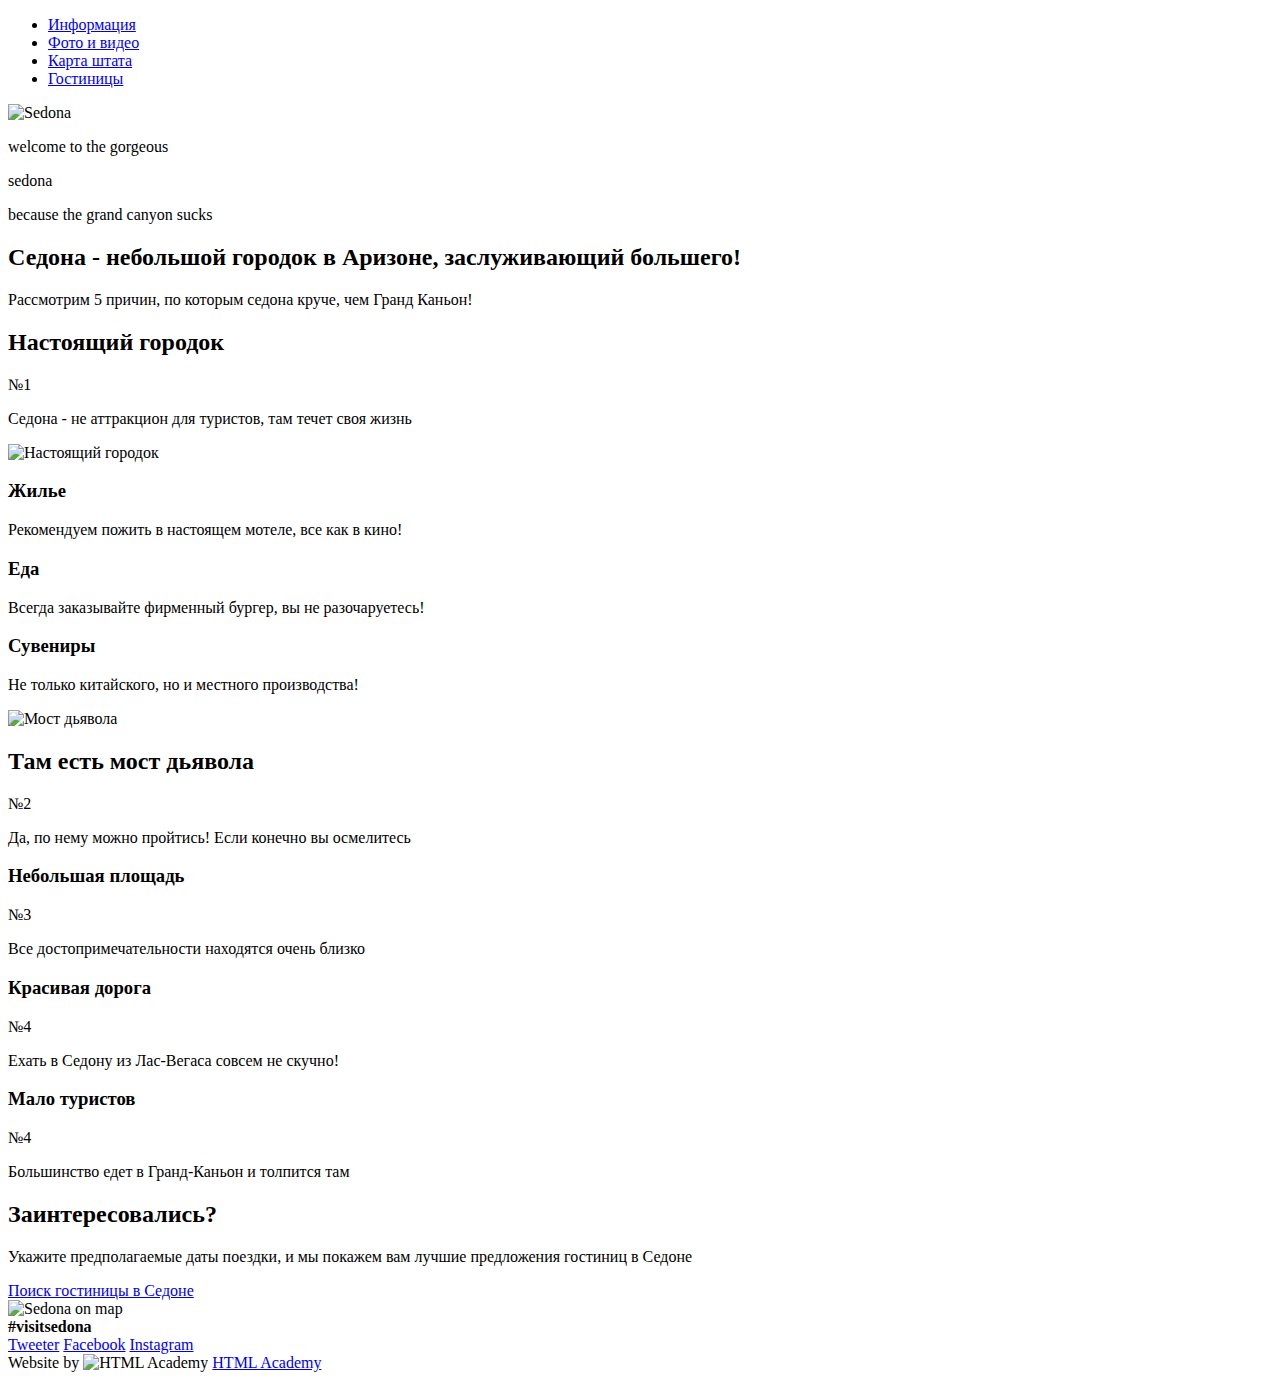
==== index.html @ 3060b01f "First Edition of HTML" ====
<!DOCTYPE html>
<html lang="ru">
  <head>
    <meta charset="utf-8">
    <title>Седона - Because the Grand Canyon Sucks!</title>
  </head>
  <body>
  		<header class="main-header">
      		<div class="container">
        		<nav class="main-navigation">
        			<ul>
        				<li>
        					<a href="#">Информация</a>
        				</li>
        				<li>
        					<a href="#">Фото и видео</a>
        				</li>
        				<li>
        					<a href="#">Карта штата</a>
        				</li>
        				<li>
        					<a href="#">Гостиницы</a>
        				</li>
        			</ul>
        		</nav>
     		</div>
     		<div class="logo">
     			<img src="/assets/logo.png" width="100" height="100" alt="Sedona">
     		</div>
   		</header>
   		<main class="container">
   			<div class=slider>
   				<div class="slider-slogan">
   					<p>welcome to the gorgeous</p>
   					<p>sedona</p>
   					<p>because the grand canyon sucks</p>
   				</div>
   			</div>
   			<div class="5reasons-sedona">
   				<div class="5reasons-headline">
   					<h2>Седона - небольшой городок в Аризоне, заслуживающий большего!</h2>
   					<p>Рассмотрим 5 причин, по которым седона круче, чем Гранд Каньон!</p>
   				</div>
   				<div class="main-reason">
   					<div class="main-reason-description">
   						<h2>Настоящий городок</h2>
   						<span class="reason-number">№1</span>
   						<p>Седона - не аттракцион для туристов, там течет своя жизнь</p>
   					</div>
   					<div class="main-reason-image">
   						<img src="/assets/real-town.png" width="500" height="300" alt="Настоящий городок">
   					</div>
   				</div>
   				<div class="main-reason-benefits">
   					<div class="benefit">
   						<h3>Жилье</h3>
   						<p class="benefit">Рекомендуем пожить в настоящем мотеле, все как в кино!</p>
   					</div>
   					<div class="benefit">
   						<h3>Еда</h3>
   						<p class="benefit">Всегда заказывайте фирменный бургер, вы не разочаруетесь!</p>
   					</div>
   					<div class="benefit">
   						<h3>Сувениры</h3>
   						<p class="benefit">Не только китайского, но и местного производства!</p>
   					</div>
   				</div>
   				<div class="main-reason">
   					<div class="main-reason-image">
   						<img src="/assets/real-town.png" width="500" height="300" alt="Мост дьявола">
   					</div>
   					<div class="main-reason-description">
   						<h2>Там есть мост дьявола</h2>
   						<span class="reason-number">№2</span>
   						<p>Да, по нему можно пройтись! Если конечно вы осмелитесь</p>
   					</div>
   				</div>
   				<section class="other-reasons">
   				<div class="other-reasons">
   					<div class="other-reason-description">
   						<h3>Небольшая площадь</h3>
   						<span class="reason-number">№3</span>
   						<p>Все достопримечательности находятся очень близко</p>
   					</div>
   				</div>
   				<div class="other-reasons">
   					<div class="other-reason-description">
   						<h3>Красивая дорога</h3>
   						<span class="reason-number">№4</span>
   						<p>Ехать в Седону из Лас-Вегаса совсем не скучно!</p>
   					</div>
   				</div>
   				<div class="other-reasons">
   					<div class="other-reason-description">
   						<h3>Мало туристов</h3>
   						<span class="reason-number">№4</span>
   						<p>Большинство едет в Гранд-Каньон и толпится там</p>
   					</div>
   				</div>
   				</section>
   			</div>
   			<div class="hotel-search-block">
   				<h2>Заинтересовались?</h2>
   				<p>Укажите предполагаемые даты поездки, и мы покажем вам лучшие предложения гостиниц в Седоне</p>
   				<div class="hotel-search-btn"><a href="#">Поиск гостиницы в Седоне</a></div>
   			</div>
   			<div class="google-map">
   				<img src="/assets/google-map.png" width="1200" height="500" alt="Sedona on map">
   			</div>
   		</main>
   		<footer class="main-footer">
     		<div class="container">
     			<section class="footer-hashtag">
          			<b class="hashtag">#visitsedona</b>
        		</section>
        		<section class="footer-social">
          			<a class="social-btn social-btn-tweeter" href="#">Tweeter</a>
          			<a class="social-btn social-btn-fb" href="#">Facebook</a>
          			<a class="social-btn social-btn-youtube" href="#">Instagram</a>
        		</section>
        		<section class="footer-copyright">
          			<span>Website by</span>
          			<img src="/assets/htmlacademy-logo.png" width="50" height="50" alt="HTML Academy">
          			<a class="btn" href="https://htmlacademy.ru">HTML Academy</a>
        		</section>
      		</div>
    	</footer>

  </body>
</html>
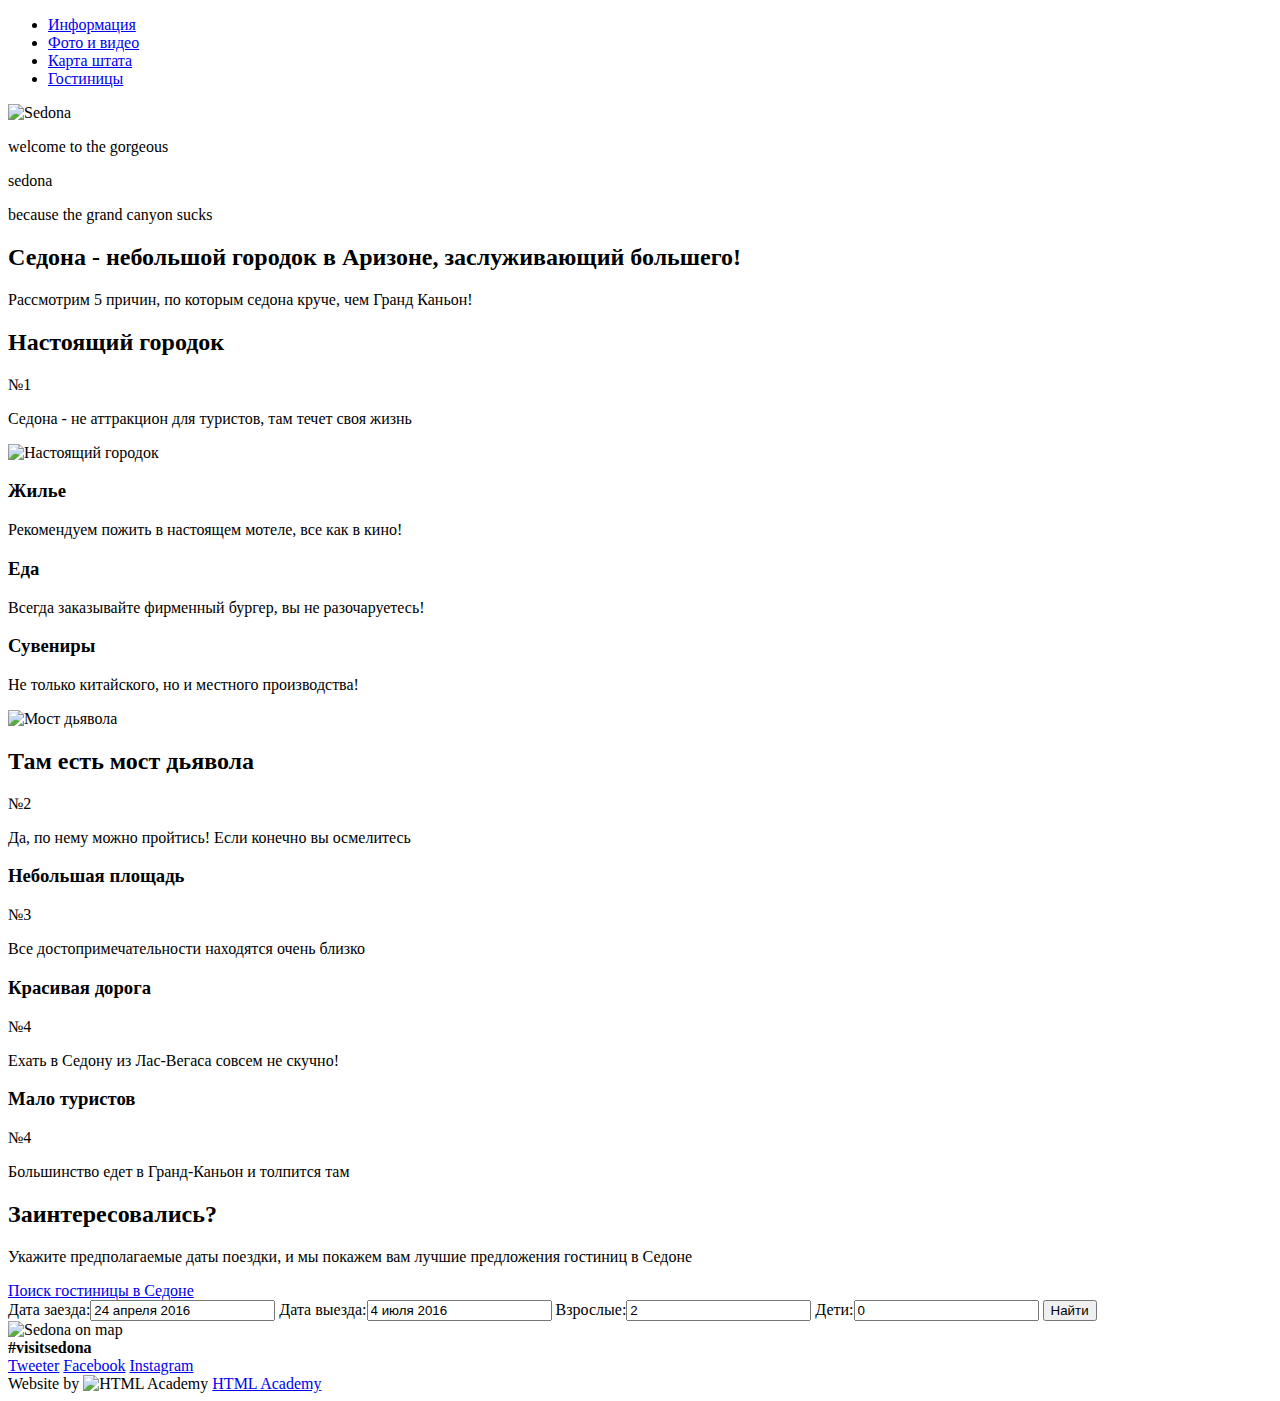
==== commit 6ca30e3b: "Hotel Search Form Added" ====
--- a/index.html
+++ b/index.html
@@ -103,6 +103,13 @@
    				<h2>Заинтересовались?</h2>
    				<p>Укажите предполагаемые даты поездки, и мы покажем вам лучшие предложения гостиниц в Седоне</p>
    				<div class="hotel-search-btn"><a href="#">Поиск гостиницы в Седоне</a></div>
+          <form action="#" method="get">
+            <label>Дата заезда:<input type="text" name="start-date" value="24 апреля 2016"></label>
+            <label>Дата выезда:<input type="text" name="end-date" value="4 июля 2016"></label>
+            <label>Взрослые:<input type="number" name="adults" value="2"></label>
+            <label>Дети:<input type="number" name="kids" value="0"></label>
+            <input type="submit" name="search-hotel" value="Найти">
+          </form>
    			</div>
    			<div class="google-map">
    				<img src="/assets/google-map.png" width="1200" height="500" alt="Sedona on map">
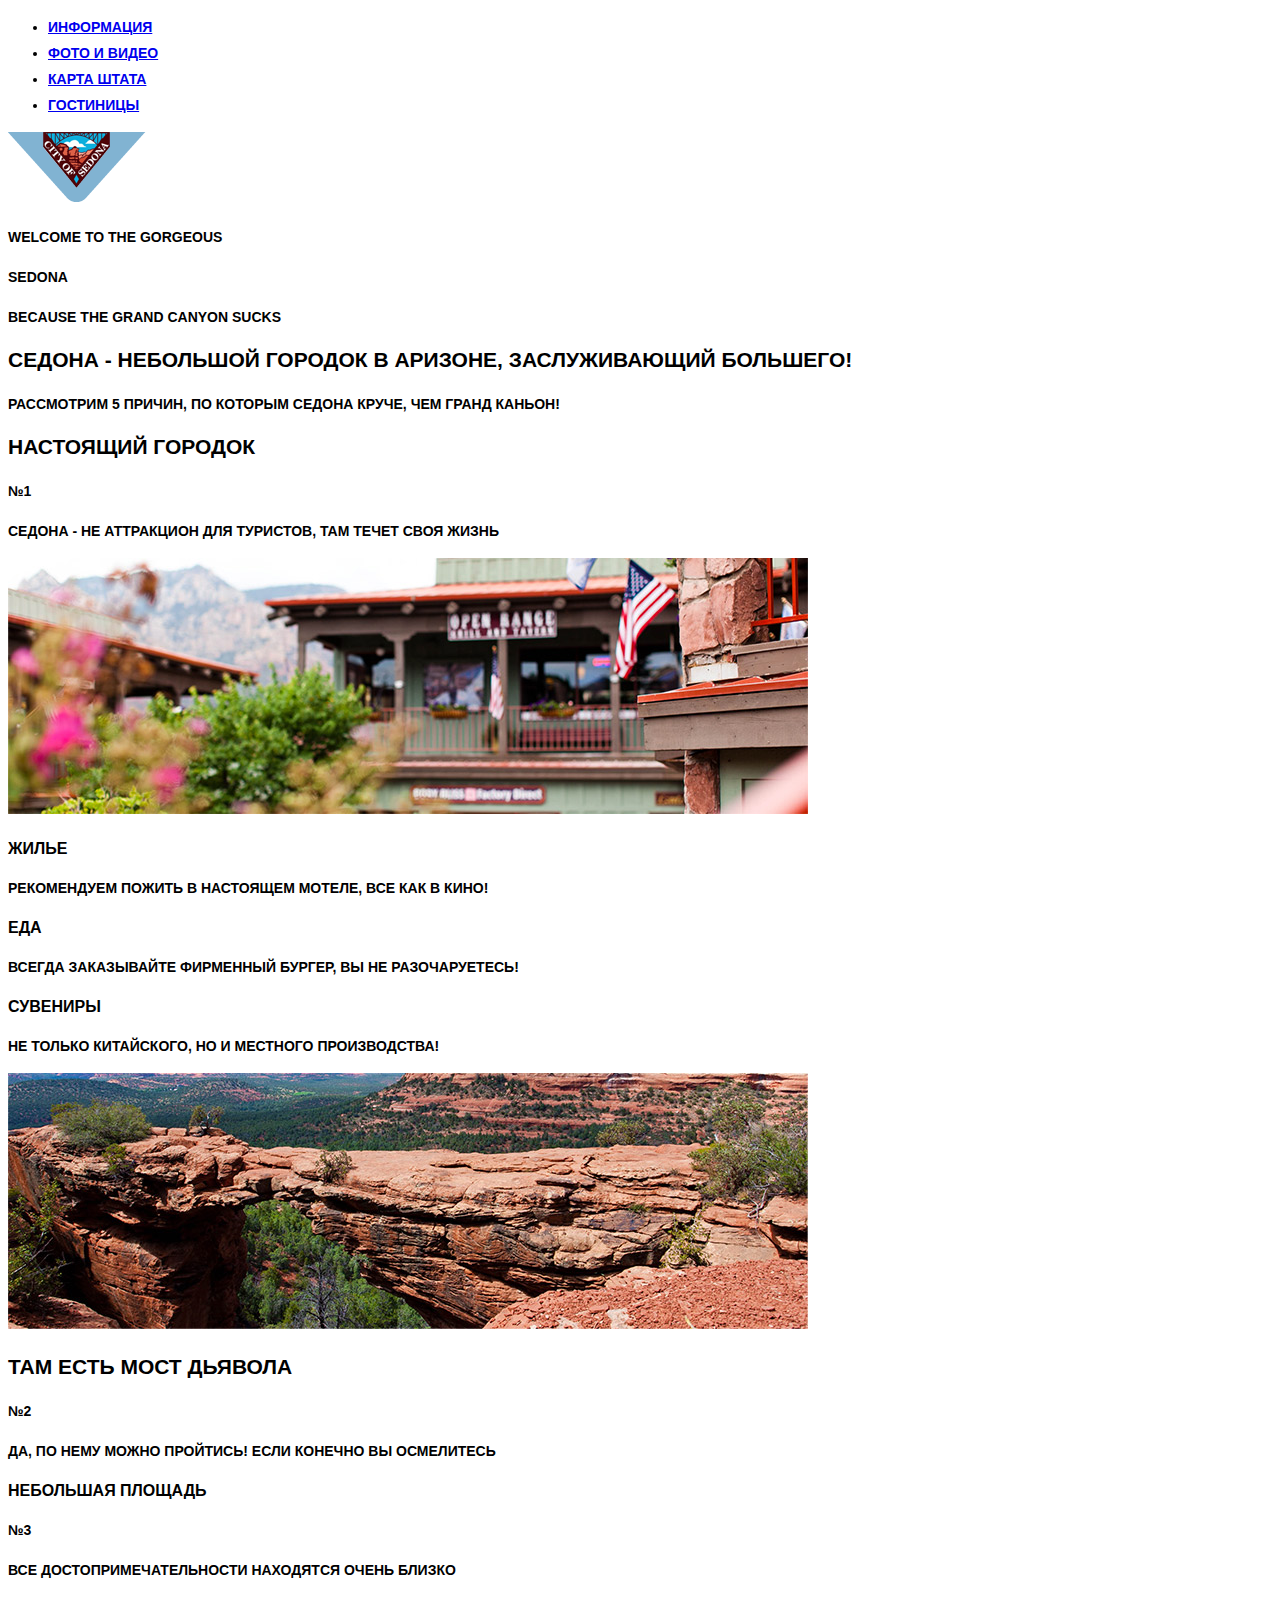
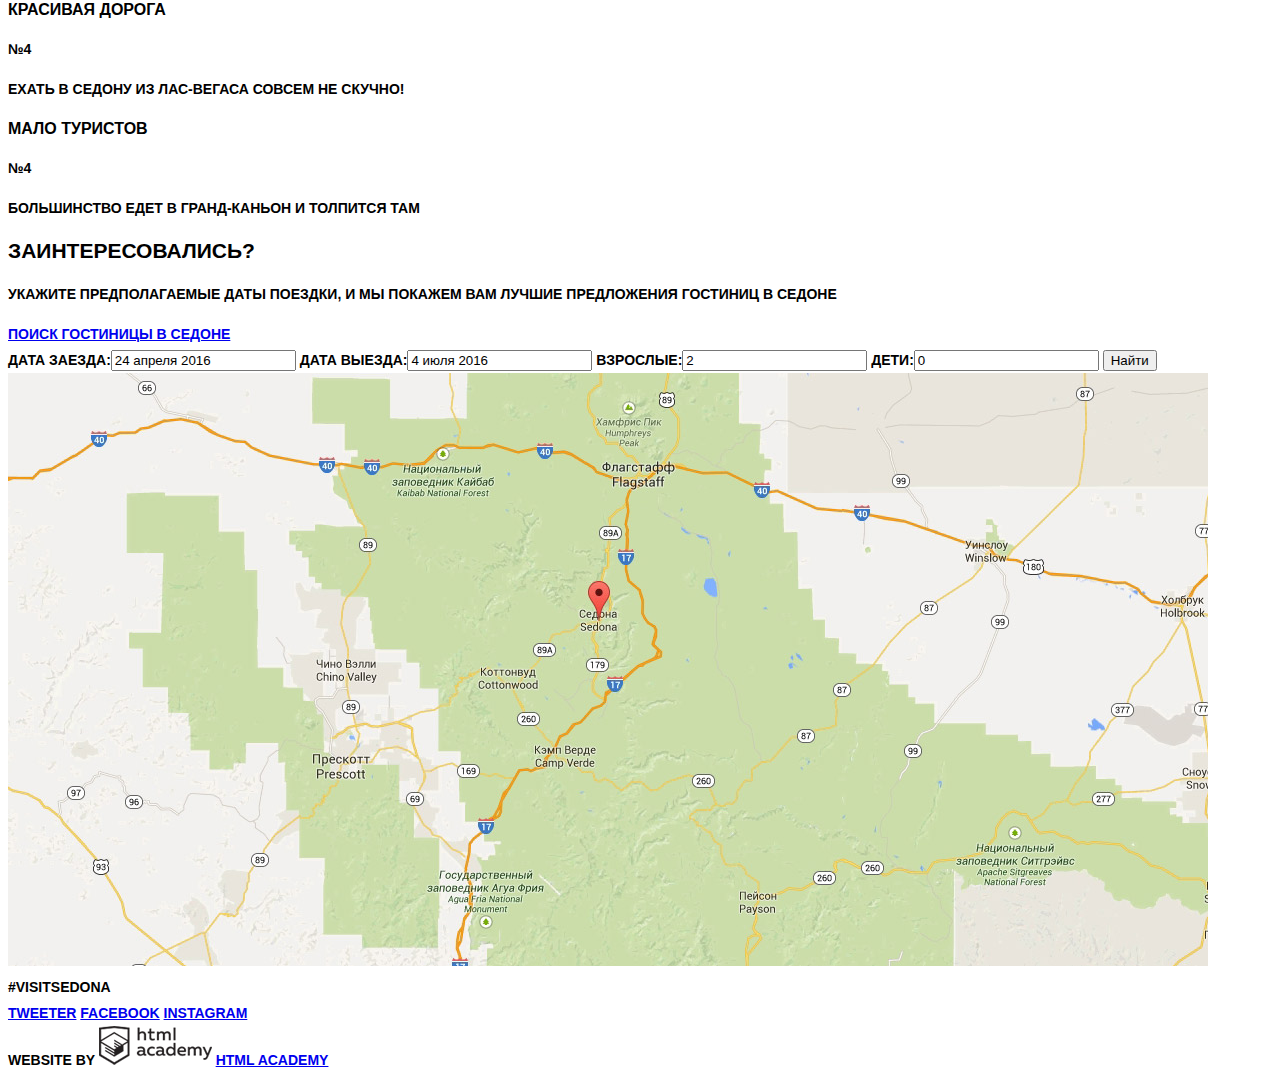
==== commit dd0c35fb: "htmlcss/15/tasks/20" ====
--- a/index.html
+++ b/index.html
@@ -2,6 +2,7 @@
 <html lang="ru">
   <head>
     <meta charset="utf-8">
+    <link href="css/style.css" rel="stylesheet">
     <title>Седона - Because the Grand Canyon Sucks!</title>
   </head>
   <body>
@@ -25,7 +26,7 @@
         		</nav>
      		</div>
      		<div class="logo">
-     			<img src="/assets/logo.png" width="100" height="100" alt="Sedona">
+     			<img src="img/index-logo.png" width="138" height="70" alt="Sedona">
      		</div>
    		</header>
    		<main class="container">
@@ -48,7 +49,7 @@
    						<p>Седона - не аттракцион для туристов, там течет своя жизнь</p>
    					</div>
    					<div class="main-reason-image">
-   						<img src="/assets/real-town.png" width="500" height="300" alt="Настоящий городок">
+   						<img src="img/real-town.jpg" width="800" height="256" alt="Настоящий городок">
    					</div>
    				</div>
    				<div class="main-reason-benefits">
@@ -67,7 +68,7 @@
    				</div>
    				<div class="main-reason">
    					<div class="main-reason-image">
-   						<img src="/assets/real-town.png" width="500" height="300" alt="Мост дьявола">
+   						<img src="img/poco-diablo.jpg" width="800" height="256" alt="Мост дьявола">
    					</div>
    					<div class="main-reason-description">
    						<h2>Там есть мост дьявола</h2>
@@ -112,7 +113,7 @@
           </form>
    			</div>
    			<div class="google-map">
-   				<img src="/assets/google-map.png" width="1200" height="500" alt="Sedona on map">
+   				<img src="img/map.jpg" width="1200" height="593" alt="Sedona on map">
    			</div>
    		</main>
    		<footer class="main-footer">
@@ -127,7 +128,7 @@
         		</section>
         		<section class="footer-copyright">
           			<span>Website by</span>
-          			<img src="/assets/htmlacademy-logo.png" width="50" height="50" alt="HTML Academy">
+          			<img src="img/developer-logo.png" width="113" height="39" alt="HTML Academy">
           			<a class="btn" href="https://htmlacademy.ru">HTML Academy</a>
         		</section>
       		</div>
--- a/css/style.css
+++ b/css/style.css
@@ -0,0 +1,22 @@
+body	{
+	font-weight: 700;
+    font-size: 14px;
+    line-height: 26px;
+    font-family: "PT Sans Narrow", "Arial", sans-serif;
+    color: #000000;
+    text-transform: uppercase;
+}
+
+
+h2	{
+
+	font-size: 21px;
+    line-height: 26px;
+    color: #000000;
+}
+
+h3	{
+	font-size: 16px;
+    line-height: 21px;
+    color: #000000;
+}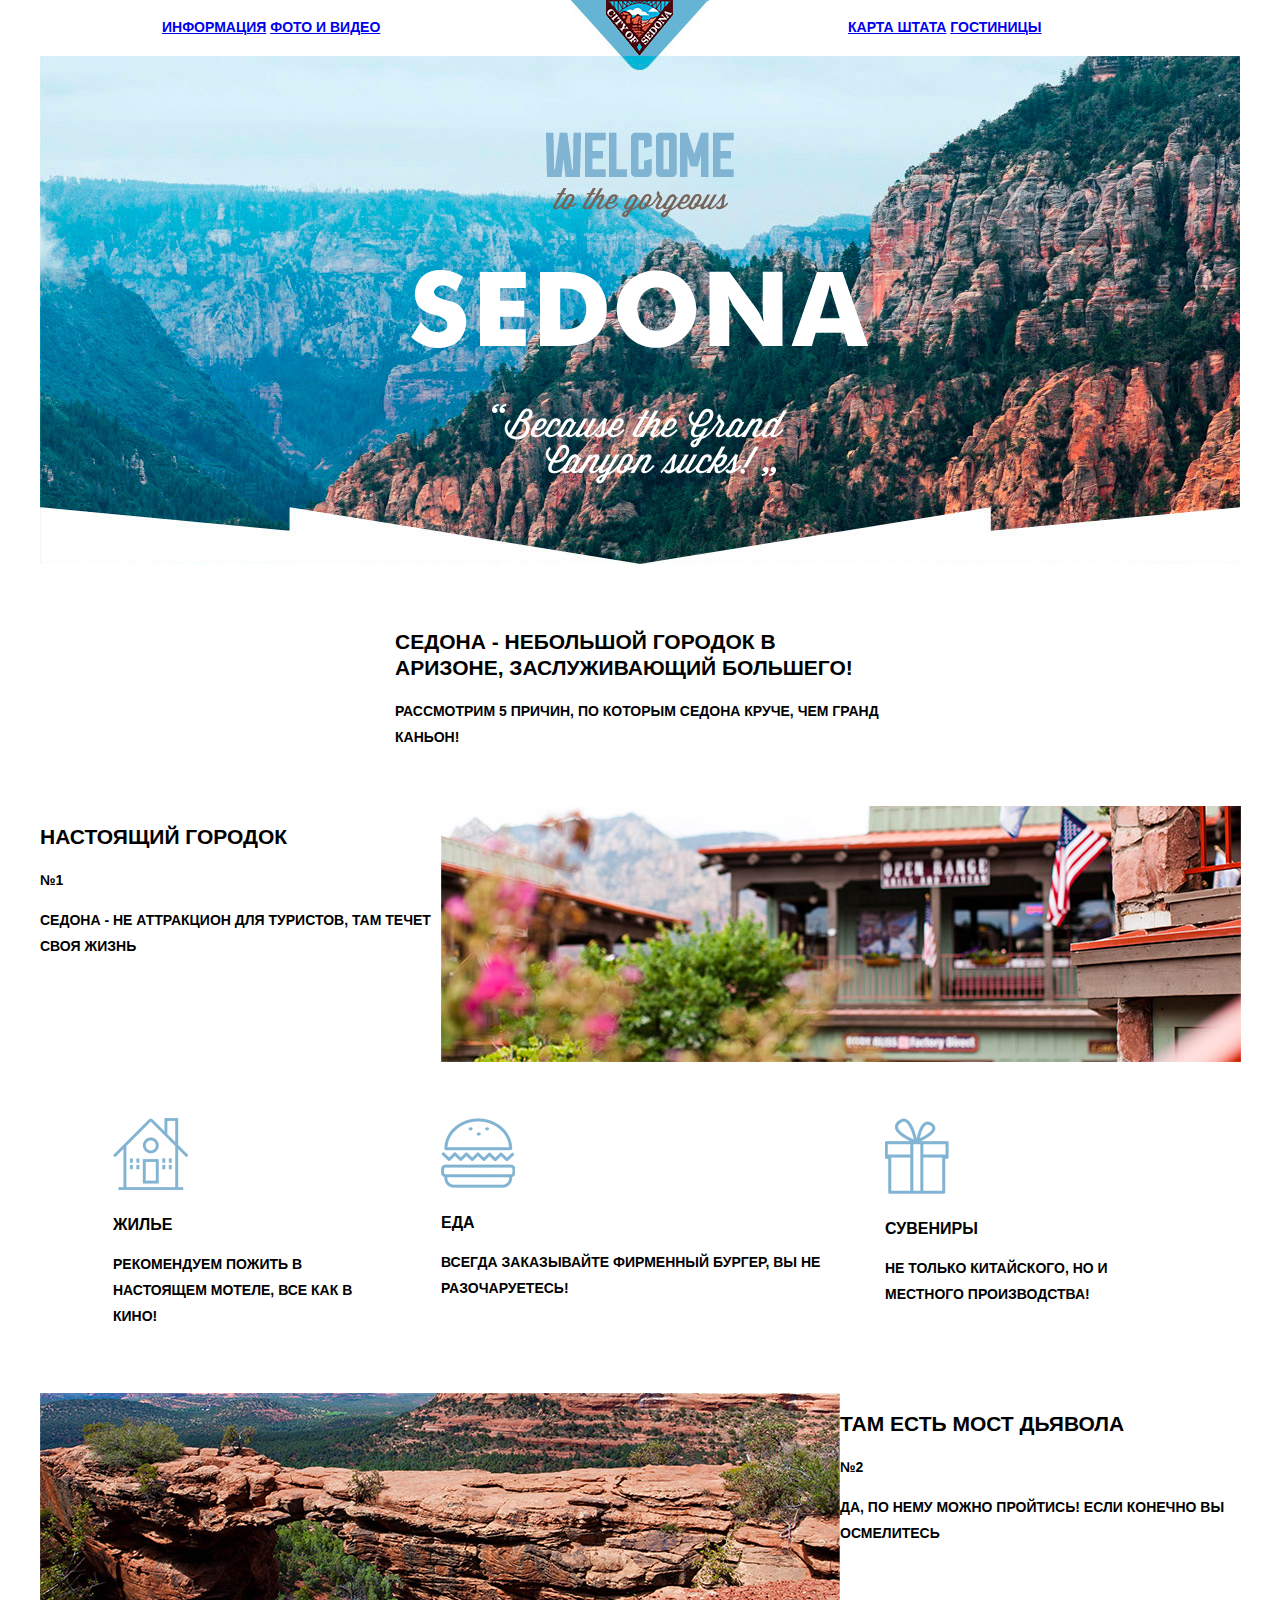
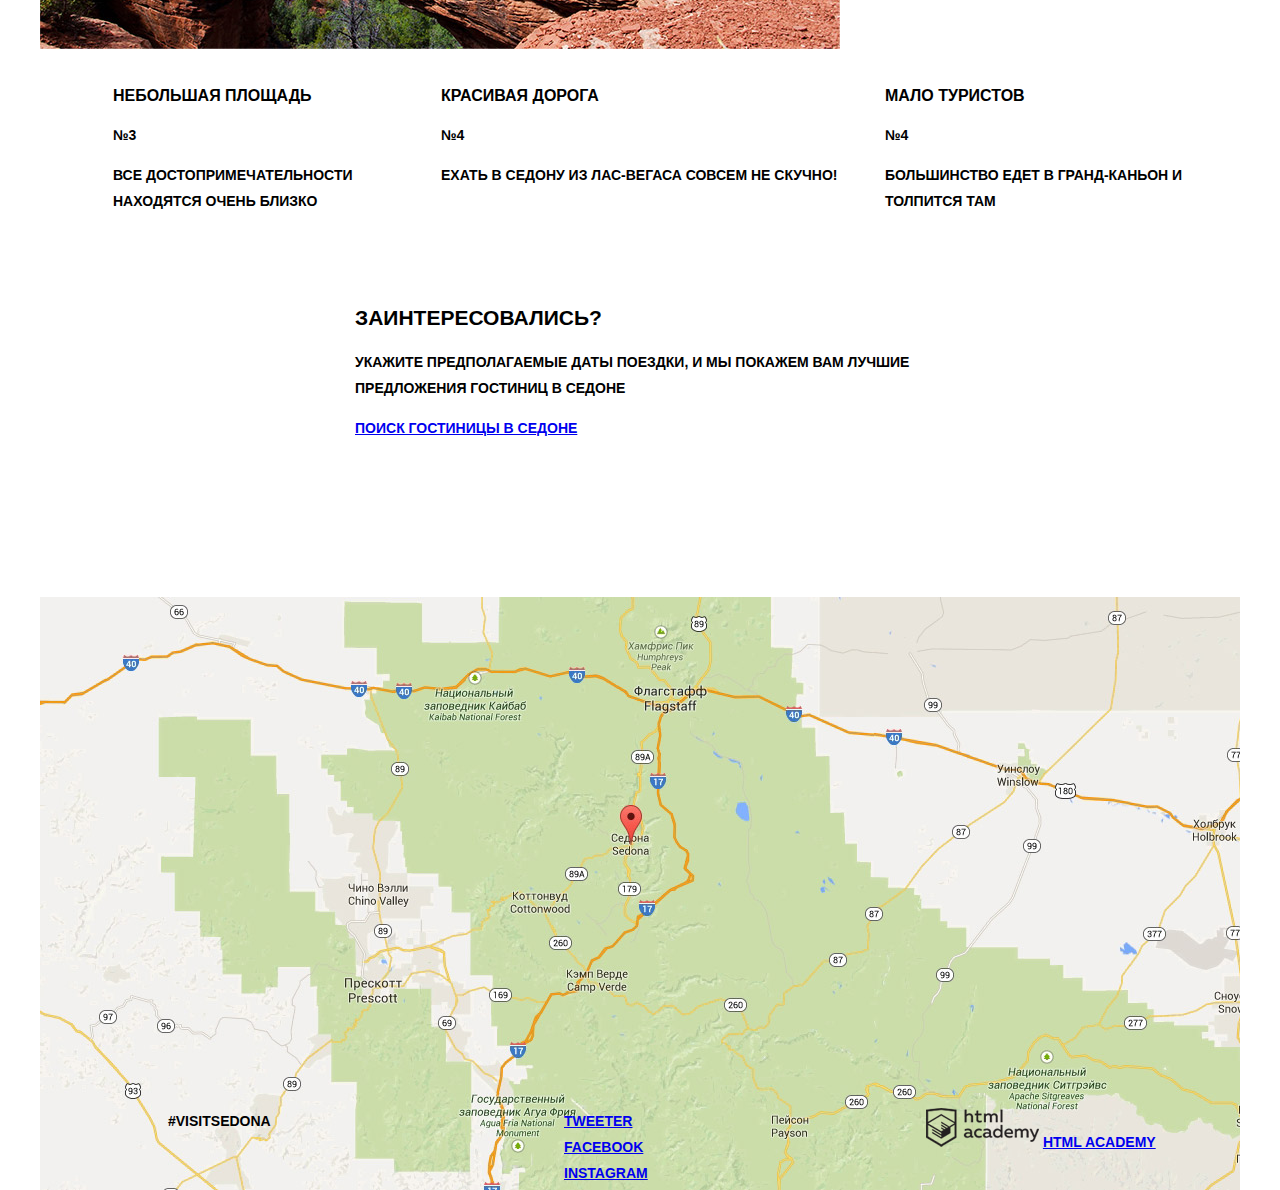
==== commit 6ba460fe: "Project Grid" ====
--- a/index.html
+++ b/index.html
@@ -6,133 +6,140 @@
     <title>Седона - Because the Grand Canyon Sucks!</title>
   </head>
   <body>
+    <div class="main-container">
   		<header class="main-header">
-      		<div class="container">
-        		<nav class="main-navigation">
+      		<div class="container clearfix">
+        		<nav class="main-navigation-left">
         			<ul>
-        				<li>
-        					<a href="#">Информация</a>
-        				</li>
-        				<li>
-        					<a href="#">Фото и видео</a>
-        				</li>
-        				<li>
-        					<a href="#">Карта штата</a>
-        				</li>
-        				<li>
-        					<a href="#">Гостиницы</a>
-        				</li>
-        			</ul>
+                <li>
+                  <a href="#">Информация</a>
+                </li>
+                <li>
+                  <a href="#">Фото и видео</a>
+                </li>
+              </ul>
         		</nav>
+
+            <div class="logo">
+          
+            </div>
+
+            <nav class="main-navigation-right">
+              <ul>
+                <li>
+                  <a href="#">Карта штата</a>
+                </li>
+                <li>
+                  <a href="#">Гостиницы</a>
+                </li>
+              </ul>
+            </nav>
      		</div>
-     		<div class="logo">
-     			<img src="img/index-logo.png" width="138" height="70" alt="Sedona">
-     		</div>
+     		
    		</header>
-   		<main class="container">
-   			<div class=slider>
-   				<div class="slider-slogan">
-   					<p>welcome to the gorgeous</p>
-   					<p>sedona</p>
-   					<p>because the grand canyon sucks</p>
-   				</div>
-   			</div>
-   			<div class="5reasons-sedona">
-   				<div class="5reasons-headline">
-   					<h2>Седона - небольшой городок в Аризоне, заслуживающий большего!</h2>
-   					<p>Рассмотрим 5 причин, по которым седона круче, чем Гранд Каньон!</p>
-   				</div>
-   				<div class="main-reason">
-   					<div class="main-reason-description">
-   						<h2>Настоящий городок</h2>
-   						<span class="reason-number">№1</span>
-   						<p>Седона - не аттракцион для туристов, там течет своя жизнь</p>
-   					</div>
-   					<div class="main-reason-image">
-   						<img src="img/real-town.jpg" width="800" height="256" alt="Настоящий городок">
-   					</div>
-   				</div>
-   				<div class="main-reason-benefits">
-   					<div class="benefit">
-   						<h3>Жилье</h3>
-   						<p class="benefit">Рекомендуем пожить в настоящем мотеле, все как в кино!</p>
-   					</div>
-   					<div class="benefit">
-   						<h3>Еда</h3>
-   						<p class="benefit">Всегда заказывайте фирменный бургер, вы не разочаруетесь!</p>
-   					</div>
-   					<div class="benefit">
-   						<h3>Сувениры</h3>
-   						<p class="benefit">Не только китайского, но и местного производства!</p>
-   					</div>
-   				</div>
-   				<div class="main-reason">
-   					<div class="main-reason-image">
-   						<img src="img/poco-diablo.jpg" width="800" height="256" alt="Мост дьявола">
-   					</div>
-   					<div class="main-reason-description">
-   						<h2>Там есть мост дьявола</h2>
-   						<span class="reason-number">№2</span>
-   						<p>Да, по нему можно пройтись! Если конечно вы осмелитесь</p>
-   					</div>
-   				</div>
-   				<section class="other-reasons">
-   				<div class="other-reasons">
-   					<div class="other-reason-description">
-   						<h3>Небольшая площадь</h3>
-   						<span class="reason-number">№3</span>
-   						<p>Все достопримечательности находятся очень близко</p>
-   					</div>
-   				</div>
-   				<div class="other-reasons">
-   					<div class="other-reason-description">
-   						<h3>Красивая дорога</h3>
-   						<span class="reason-number">№4</span>
-   						<p>Ехать в Седону из Лас-Вегаса совсем не скучно!</p>
-   					</div>
-   				</div>
-   				<div class="other-reasons">
-   					<div class="other-reason-description">
-   						<h3>Мало туристов</h3>
-   						<span class="reason-number">№4</span>
-   						<p>Большинство едет в Гранд-Каньон и толпится там</p>
-   					</div>
-   				</div>
-   				</section>
-   			</div>
-   			<div class="hotel-search-block">
-   				<h2>Заинтересовались?</h2>
-   				<p>Укажите предполагаемые даты поездки, и мы покажем вам лучшие предложения гостиниц в Седоне</p>
-   				<div class="hotel-search-btn"><a href="#">Поиск гостиницы в Седоне</a></div>
-          <form action="#" method="get">
-            <label>Дата заезда:<input type="text" name="start-date" value="24 апреля 2016"></label>
-            <label>Дата выезда:<input type="text" name="end-date" value="4 июля 2016"></label>
-            <label>Взрослые:<input type="number" name="adults" value="2"></label>
-            <label>Дети:<input type="number" name="kids" value="0"></label>
-            <input type="submit" name="search-hotel" value="Найти">
-          </form>
-   			</div>
-   			<div class="google-map">
-   				<img src="img/map.jpg" width="1200" height="593" alt="Sedona on map">
-   			</div>
-   		</main>
-   		<footer class="main-footer">
-     		<div class="container">
-     			<section class="footer-hashtag">
-          			<b class="hashtag">#visitsedona</b>
-        		</section>
-        		<section class="footer-social">
-          			<a class="social-btn social-btn-tweeter" href="#">Tweeter</a>
-          			<a class="social-btn social-btn-fb" href="#">Facebook</a>
-          			<a class="social-btn social-btn-youtube" href="#">Instagram</a>
-        		</section>
-        		<section class="footer-copyright">
-          			<span>Website by</span>
-          			<img src="img/developer-logo.png" width="113" height="39" alt="HTML Academy">
-          			<a class="btn" href="https://htmlacademy.ru">HTML Academy</a>
-        		</section>
-      		</div>
-    	</footer>
+   		
+      <div class="slider-container">
+        <div class="slider-slogan">
+          <img src="img/background-slogan.png" width="458" height="352">
+        </div>
+      </div>
 
+      <div class="page-slogan">
+        <h2>Седона - небольшой городок в Аризоне, заслуживающий большего!</h2>
+        <p>Рассмотрим 5 причин, по которым седона круче, чем Гранд Каньон!</p>
+      </div>
+
+      <div class="real-town-container">
+        <div class="real-town-text">
+          <h2>Настоящий городок</h2>
+          <span class="reason-number">№1</span>
+          <p>Седона - не аттракцион для туристов, там течет своя жизнь</p>
+        </div>
+        <div class="real-town-image">
+          <img src="img/real-town.jpg" width="800" height="256">
+        </div>
+      </div>
+
+      <div class="real-town-benefits">
+        <div class="real-benefit-1">
+          <img src="img/apartment-icon.png" width="75" height="72">
+          <h3>Жилье</h3>
+              <p class="benefit">Рекомендуем пожить в настоящем мотеле, все как в кино!</p>
+        </div>
+        <div class="real-benefit-2">
+          <img src="img/food-icon.png" width="74" height="70">
+          <h3>Еда</h3>
+              <p class="benefit">Всегда заказывайте фирменный бургер, вы не разочаруетесь!</p>
+        </div>
+        <div class="real-benefit-3">
+          <img src="img/gift-icon.png" width="64" height="76">
+          <h3>Сувениры</h3>
+              <p class="benefit">Не только китайского, но и местного производства!</p>
+        </div>
+      </div>
+
+      <div class="diablo-container">
+        <div class="diablo-image">
+          <img src="img/poco-diablo.jpg" width="800" height="256">
+        </div>
+        <div class="diablo-text">
+          <h2>Там есть мост дьявола</h2>
+              <span class="reason-number">№2</span>
+              <p>Да, по нему можно пройтись! Если конечно вы осмелитесь</p>
+        </div>
+      </div>
+
+      <div class="diablo-benefits">
+        <div class="diablo-benefit-1">
+          <h3>Небольшая площадь</h3>
+              <span class="reason-number">№3</span>
+              <p>Все достопримечательности находятся очень близко</p>
+        </div>
+        <div class="diablo-benefit-2">
+          <h3>Красивая дорога</h3>
+              <span class="reason-number">№4</span>
+              <p>Ехать в Седону из Лас-Вегаса совсем не скучно!</p>
+        </div>
+        <div class="diablo-benefit-3">
+          <h3>Мало туристов</h3>
+              <span class="reason-number">№4</span>
+              <p>Большинство едет в Гранд-Каньон и толпится там</p>
+        </div>
+      </div>
+
+      <div class="interested-container">
+        <div class="interested-content">
+          <div class="interested-text">
+            <h2>Заинтересовались?</h2>
+          <p>Укажите предполагаемые даты поездки, и мы покажем вам лучшие предложения гостиниц в Седоне</p>
+          
+          </div>
+          <div class="interested-button">
+            <div class="hotel-search-btn"><a href="#">Поиск гостиницы в Седоне</a></div>
+          </div>
+        </div>
+      </div>
+
+      <div class="map-and-footer">
+        <div class="map">
+          
+        </div>
+        <div class="footer">
+          <div class="footer-hashtag">
+            <b class="hashtag">#visitsedona</b>
+          </div>
+          <div class="footer-social">
+            <a class="social-btn social-btn-tweeter" href="#">Tweeter</a>
+                <a class="social-btn social-btn-fb" href="#">Facebook</a>
+                <a class="social-btn social-btn-youtube" href="#">Instagram</a>
+          </div>
+          <div class="footer-credits">
+            <img src="img/developer-logo.png" width="113" height="39" alt="HTML Academy">
+                <a class="btn" href="https://htmlacademy.ru">HTML Academy</a>
+          </div>
+        </div>
+      </div>
+
+      </div>
   </body>
 </html>
--- a/css/style.css
+++ b/css/style.css
@@ -1,3 +1,11 @@
+html,
+body {
+  min-width: 1280px;
+
+  margin: 0;
+  padding: 0;
+}
+
 body	{
 	font-weight: 700;
     font-size: 14px;
@@ -5,6 +13,9 @@
     font-family: "PT Sans Narrow", "Arial", sans-serif;
     color: #000000;
     text-transform: uppercase;
+
+
+    
 }
 
 
@@ -19,4 +30,298 @@
 	font-size: 16px;
     line-height: 21px;
     color: #000000;
-}+}
+
+li {
+    display: inline-block;
+}
+
+.clearfix::after {
+  content: "";
+
+  display: table;
+  clear: both;
+}
+
+.main-container {
+    width: 1200px;
+    margin: 0 auto;
+    
+}
+
+.main-header    {
+
+}
+
+.container  {
+    width: 1056px;
+    padding: 0 10px;
+    margin: 0 auto;
+}
+
+.main-navigation-left    {
+    min-height: 56px;
+    width: 350px;
+    float: left;
+    padding: 0 10px;
+}
+
+.main-navigation-right    {
+    min-height: 56px;
+    width: 350px;
+    float: right;
+    padding: 0 10px;
+}
+
+.logo   {
+    width: 138px;
+    min-height: 56px;
+    float: left;
+    margin-left: 89px;
+    background-image: url("../img/logo.jpg");
+    
+}
+
+.slider-container   {
+    width: 1200px;
+    height: 508px;
+    margin: 0 auto;
+    background-image: url("../img/sedona-slider.jpg");
+}
+
+.slider-slogan  {
+    width: 458px;
+    height: 352;
+    margin: 0 auto;
+    padding-top: 76px;
+}
+
+.page-slogan    {
+    width: 490px;
+    min-height: 95px;
+    margin: 0 auto;
+    margin-top: 65px;
+}
+
+.real-town-container    {
+    min-height: 256px;
+    width: 1200px;
+    margin: 0 auto;
+    margin-top: 56px;
+}
+
+.real-town-text {
+    min-height: 256px;
+    float: left;
+    width: 400px;
+}
+
+.real-town-image {
+    min-height: 256px;
+    float: right;
+    width: 799px;
+}
+
+.real-town-benefits {
+    min-height: 195px;
+    width: 1200px;
+    margin: 0 auto;
+    margin-top: 56px;
+}
+
+.real-benefit-1 {
+    min-height: 195px;
+    width: 282px;
+    margin-left: 73px;
+    float: left;
+}
+
+.real-benefit-2 {
+    min-height: 195px;
+    width: 400px;
+    margin-left: 46px;
+    float: left;
+}
+
+.real-benefit-3 {
+    min-height: 195px;
+    width: 300px;
+    margin-right: 55px;
+    float: right;
+}
+
+.diablo-container   {
+    min-height: 256px;
+    width: 1200px;
+    margin: 0 auto;
+    margin-top: 80px;
+}
+
+.diablo-text {
+    min-height: 256px;
+    float: right;
+    width: 400px;
+}
+
+.diablo-image {
+    min-height: 256px;
+    float: left;
+    width: 799px;
+}
+
+.diablo-benefits {
+    min-height: 195px;
+    width: 1200px;
+    margin: 0 auto;
+    margin-top: 20px;
+}
+
+.diablo-benefit-1 {
+    min-height: 195px;
+    width: 282px;
+    margin-left: 73px;
+    float: left;
+}
+
+.diablo-benefit-2 {
+    min-height: 195px;
+    width: 400px;
+    margin-left: 46px;
+    float: left;
+}
+
+.diablo-benefit-3 {
+    min-height: 195px;
+    width: 300px;
+    margin-right: 55px;
+    float: right;
+}
+
+.interested-container   {
+    width: 1200px;
+    min-height: 292px;
+    margin: 0 auto;
+    margin-top: 41px;
+}
+
+.interested-content   {
+    width: 570px;
+    min-height: 292px;
+    margin: 0 auto;
+}
+
+.map-and-footer {
+    width: 1200px;
+    min-height: 593px;
+    margin: 0 auto;
+    background: url("../img/map.jpg");
+}
+
+.map {
+    width: 1200px;
+    min-height: 473px;
+}
+
+.footer {
+    width: 1200px;
+    min-height: 47px;
+    padding-top: 38px;
+    padding-bottom: 35px;
+    margin: 0 auto;
+}
+
+.footer-hashtag {
+    width: 144px;
+    float: left;
+    min-height: 48px;
+    margin-left: 128px;
+
+}
+
+.footer-social  {
+    width: 150px;
+    float: left;
+    min-height: 48px;
+    margin-left: 252px;
+}
+
+.footer-credits {
+    width: 241px;
+    float: right;
+    min-height: 48px;
+    margin-right: 73px;
+}
+
+
+/* ============ hotel search ============== */
+
+.hotel-slider-container {
+    width: 1054px;
+    padding: 31px 73px;
+    margin: 0 auto;
+    background-image: url("../img/hotel-search-background.jpg");
+}
+
+.filter-infrastructure   {
+    float: left;
+    width: 241px;
+    min-height: 155px;
+    
+}
+
+.filter-appartment-type   {
+    float: left;
+    width: 288px;
+    min-height: 155px;
+    
+}
+
+.filter-price-range {
+    float: right;
+    width: 328px;
+    min-height: 155px;
+}
+
+.search-results-title   {
+    width: 1054px;
+    padding: 32px 73px;
+    margin: 0 auto;
+}
+
+.finded-plus-sort-by    {
+   float: left;
+    width: 528px;
+    min-height: 22px; 
+}
+
+.ascend-descend-search-results  {
+    float: right;
+    width: 38px;
+    min-height: 22px;
+}
+
+.search-result-item {
+    width: 1054px;
+    padding: 31px 73px;
+    margin: 0 auto;
+}
+
+.hotel-image-preview    {
+    float: left;
+    width: 135px;
+    min-height: 90px;
+}
+
+.name-price-buttons {
+    float: left;
+    width: 363px;
+    min-height: 90px;
+    margin-left: 30px;
+}
+
+.stars-rating   {
+    float: right;
+    width: 110px;
+    min-height: 90px;
+}
+
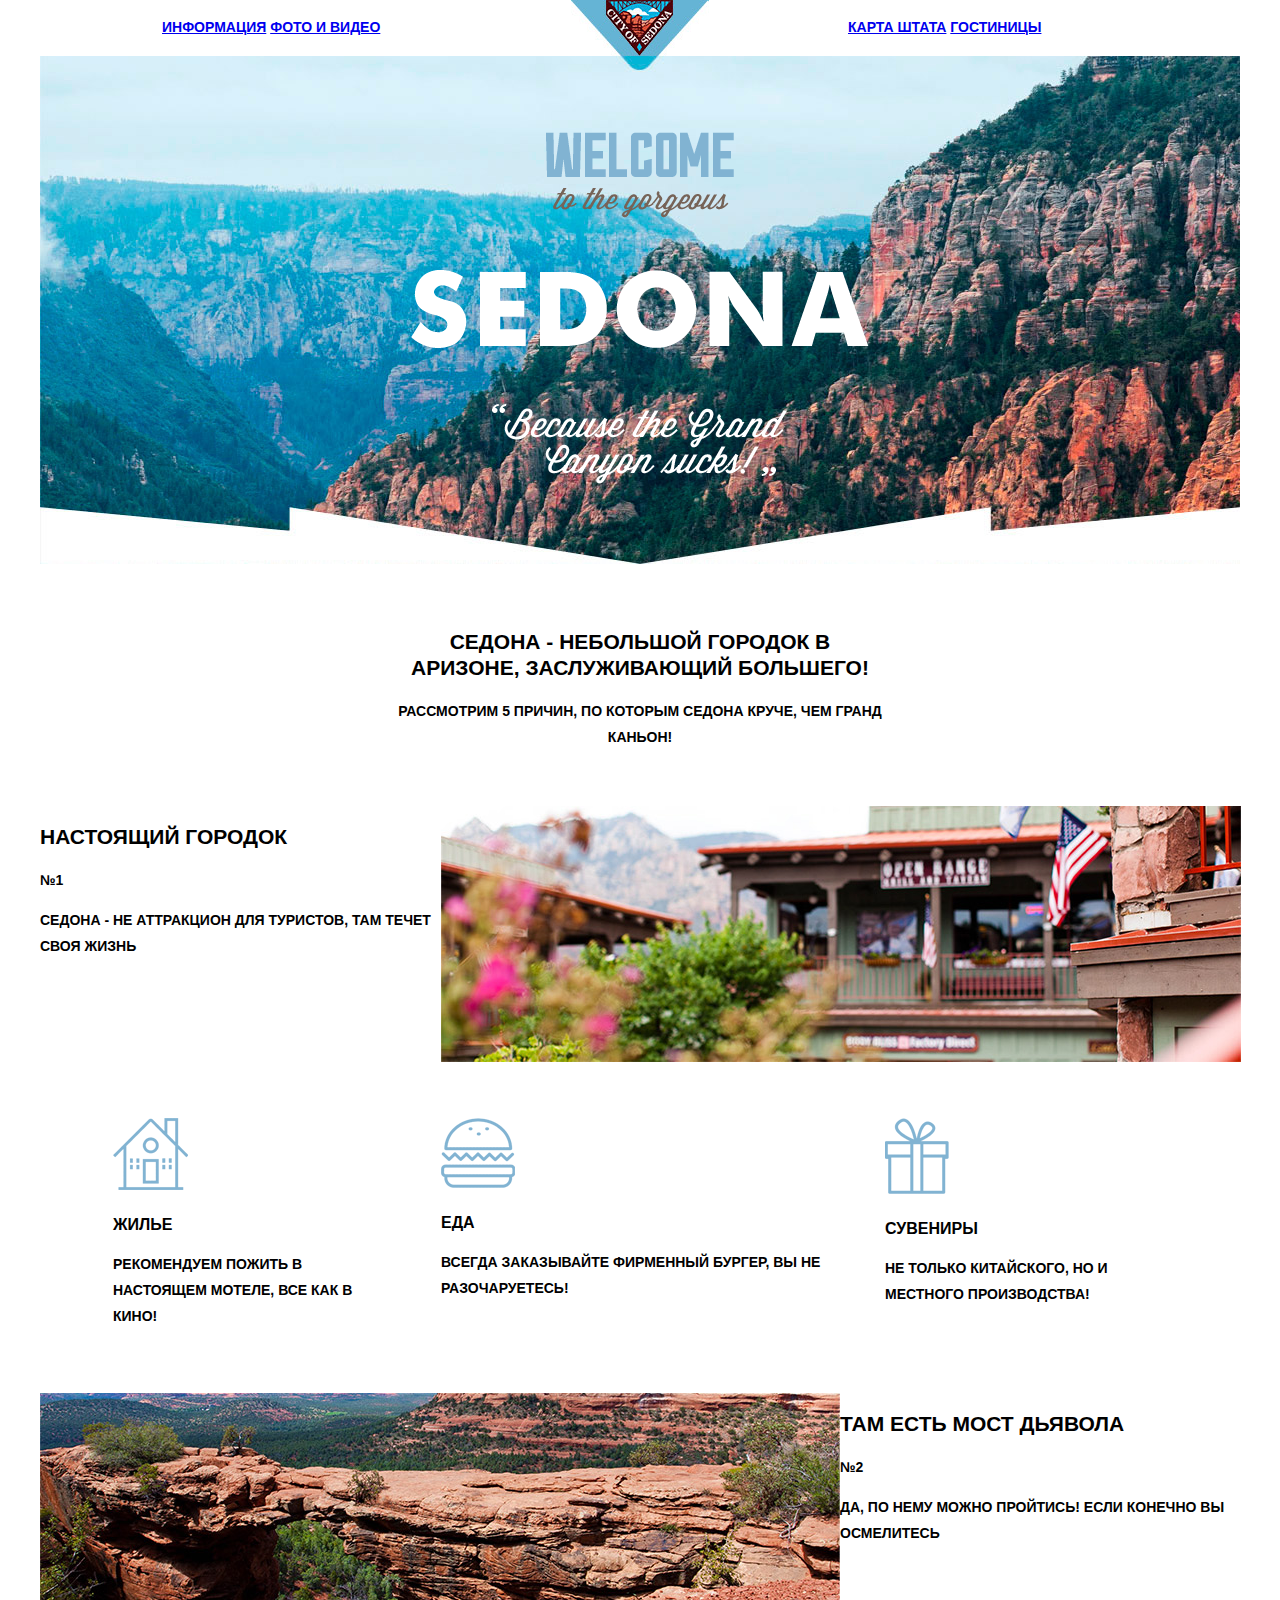
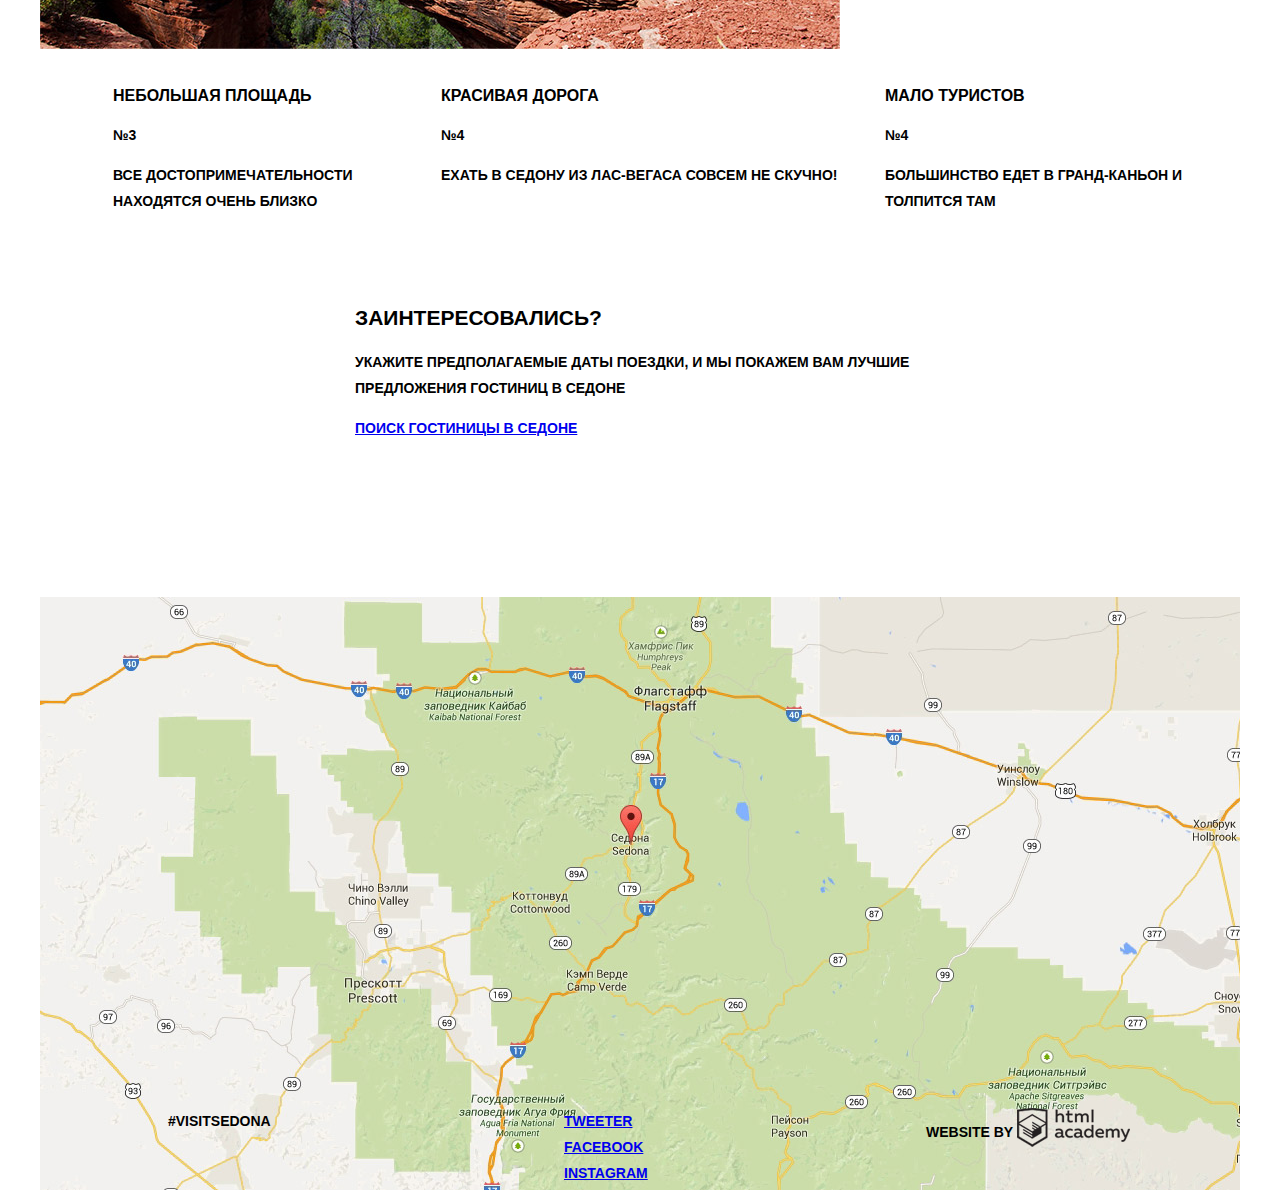
==== commit a0bfcbe5: "htmlcss/15/tasks/24 - fixed" ====
--- a/index.html
+++ b/index.html
@@ -20,17 +20,15 @@
               </ul>
         		</nav>
 
-            <div class="logo">
+            <a class="logo" href="#"></a>
           
-            </div>
-
             <nav class="main-navigation-right">
               <ul>
                 <li>
                   <a href="#">Карта штата</a>
                 </li>
                 <li>
-                  <a href="#">Гостиницы</a>
+                  <a href="hotel.html">Гостиницы</a>
                 </li>
               </ul>
             </nav>
@@ -89,7 +87,7 @@
         </div>
       </div>
 
-      <div class="diablo-benefits">
+      <div class="diablo-benefits clearfix">
         <div class="diablo-benefit-1">
           <h3>Небольшая площадь</h3>
               <span class="reason-number">№3</span>
@@ -115,7 +113,7 @@
           
           </div>
           <div class="interested-button">
-            <div class="hotel-search-btn"><a href="#">Поиск гостиницы в Седоне</a></div>
+            <a class="hotel-search-btn" href="#">Поиск гостиницы в Седоне</a>
           </div>
         </div>
       </div>
@@ -134,8 +132,10 @@
                 <a class="social-btn social-btn-youtube" href="#">Instagram</a>
           </div>
           <div class="footer-credits">
-            <img src="img/developer-logo.png" width="113" height="39" alt="HTML Academy">
-                <a class="btn" href="https://htmlacademy.ru">HTML Academy</a>
+            <span class="website-by">Website by</span>
+            <a class="htmlacademy" href="https://htmlacademy.ru">
+             <img src="img/developer-logo.png" width="113" height="39" alt="HTML Academy">
+            </a>
           </div>
         </div>
       </div>
--- a/css/style.css
+++ b/css/style.css
@@ -74,6 +74,7 @@
 }
 
 .logo   {
+    display: block;
     width: 138px;
     min-height: 56px;
     float: left;
@@ -83,15 +84,12 @@
 }
 
 .slider-container   {
-    width: 1200px;
     height: 508px;
-    margin: 0 auto;
     background-image: url("../img/sedona-slider.jpg");
 }
 
 .slider-slogan  {
     width: 458px;
-    height: 352;
     margin: 0 auto;
     padding-top: 76px;
 }
@@ -99,14 +97,13 @@
 .page-slogan    {
     width: 490px;
     min-height: 95px;
+    text-align: center;
     margin: 0 auto;
     margin-top: 65px;
 }
 
 .real-town-container    {
     min-height: 256px;
-    width: 1200px;
-    margin: 0 auto;
     margin-top: 56px;
 }
 
@@ -124,8 +121,6 @@
 
 .real-town-benefits {
     min-height: 195px;
-    width: 1200px;
-    margin: 0 auto;
     margin-top: 56px;
 }
 
@@ -152,8 +147,6 @@
 
 .diablo-container   {
     min-height: 256px;
-    width: 1200px;
-    margin: 0 auto;
     margin-top: 80px;
 }
 
@@ -171,8 +164,6 @@
 
 .diablo-benefits {
     min-height: 195px;
-    width: 1200px;
-    margin: 0 auto;
     margin-top: 20px;
 }
 
@@ -198,9 +189,7 @@
 }
 
 .interested-container   {
-    width: 1200px;
     min-height: 292px;
-    margin: 0 auto;
     margin-top: 41px;
 }
 
@@ -211,9 +200,7 @@
 }
 
 .map-and-footer {
-    width: 1200px;
     min-height: 593px;
-    margin: 0 auto;
     background: url("../img/map.jpg");
 }
 
@@ -223,11 +210,9 @@
 }
 
 .footer {
-    width: 1200px;
     min-height: 47px;
     padding-top: 38px;
     padding-bottom: 35px;
-    margin: 0 auto;
 }
 
 .footer-hashtag {
@@ -252,13 +237,26 @@
     margin-right: 73px;
 }
 
+.website-by {
+    display: inline-block;
+    vertical-align: middle;
+}
+
+.htmlacademy    {
+    display: inline-block;
+    vertical-align: middle;
+}
+
 
 /* ============ hotel search ============== */
 
+.margin-auto    {
+        width: 1054px;
+        margin: 0 auto;
+}
+
 .hotel-slider-container {
-    width: 1054px;
     padding: 31px 73px;
-    margin: 0 auto;
     background-image: url("../img/hotel-search-background.jpg");
 }
 
@@ -283,9 +281,7 @@
 }
 
 .search-results-title   {
-    width: 1054px;
     padding: 32px 73px;
-    margin: 0 auto;
 }
 
 .finded-plus-sort-by    {
@@ -301,9 +297,7 @@
 }
 
 .search-result-item {
-    width: 1054px;
     padding: 31px 73px;
-    margin: 0 auto;
 }
 
 .hotel-image-preview    {
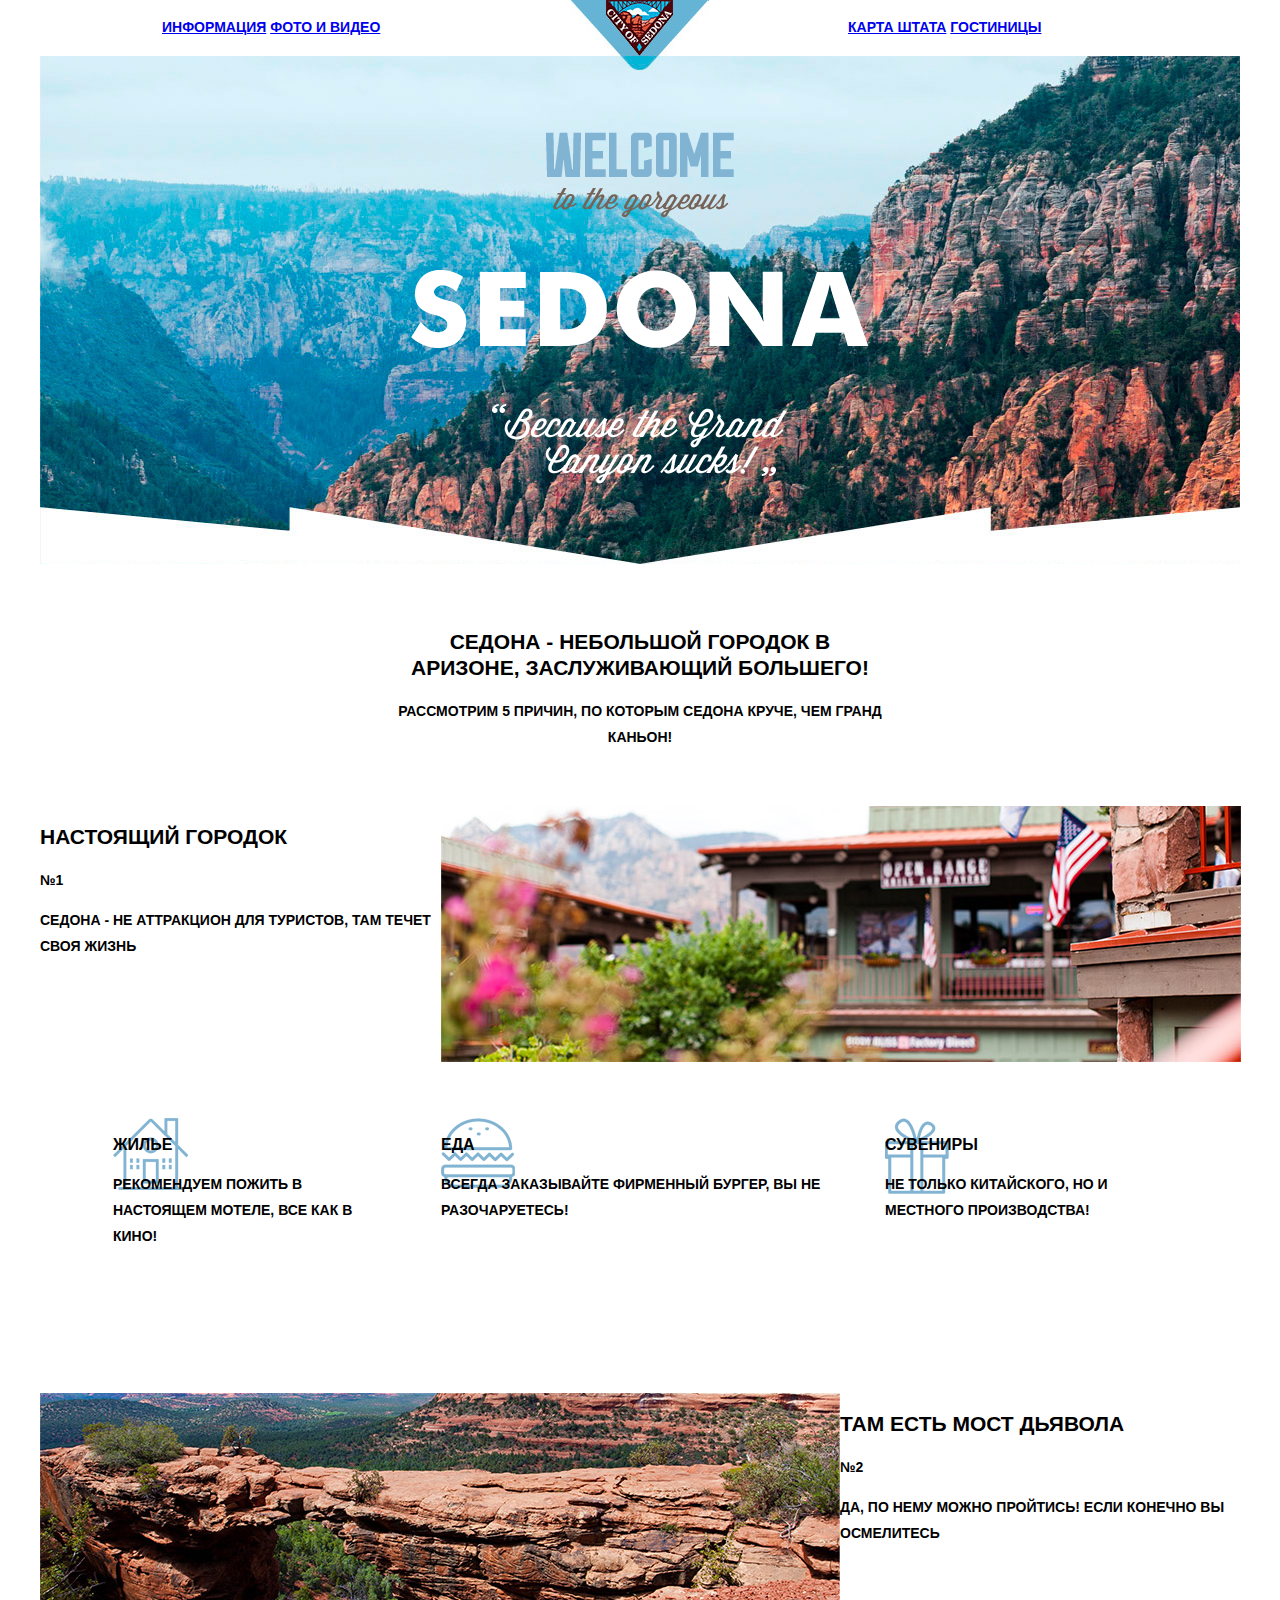
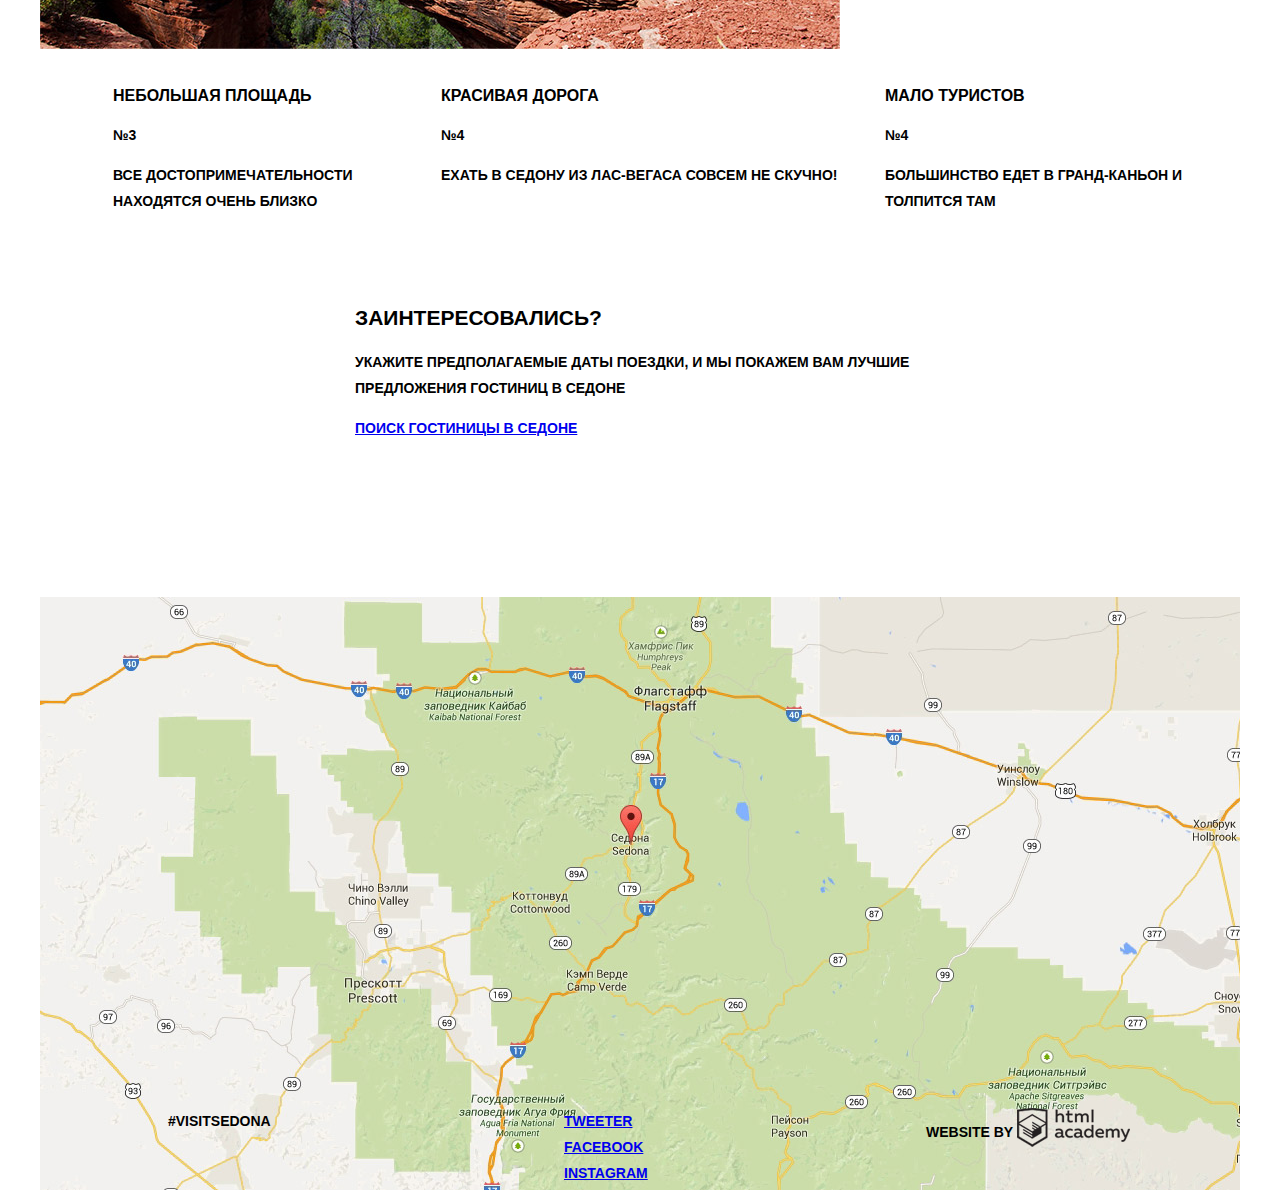
==== commit fab3adaf: "icons -> background" ====
--- a/index.html
+++ b/index.html
@@ -28,7 +28,7 @@
                   <a href="#">Карта штата</a>
                 </li>
                 <li>
-                  <a href="hotel.html">Гостиницы</a>
+                  <a href="hotels.html">Гостиницы</a>
                 </li>
               </ul>
             </nav>
@@ -60,17 +60,17 @@
 
       <div class="real-town-benefits">
         <div class="real-benefit-1">
-          <img src="img/apartment-icon.png" width="75" height="72">
+          
           <h3>Жилье</h3>
               <p class="benefit">Рекомендуем пожить в настоящем мотеле, все как в кино!</p>
         </div>
         <div class="real-benefit-2">
-          <img src="img/food-icon.png" width="74" height="70">
+          
           <h3>Еда</h3>
               <p class="benefit">Всегда заказывайте фирменный бургер, вы не разочаруетесь!</p>
         </div>
         <div class="real-benefit-3">
-          <img src="img/gift-icon.png" width="64" height="76">
+          
           <h3>Сувениры</h3>
               <p class="benefit">Не только китайского, но и местного производства!</p>
         </div>
--- a/css/style.css
+++ b/css/style.css
@@ -129,6 +129,7 @@
     width: 282px;
     margin-left: 73px;
     float: left;
+    background: url(../img/apartment-icon.png) no-repeat;
 }
 
 .real-benefit-2 {
@@ -136,6 +137,7 @@
     width: 400px;
     margin-left: 46px;
     float: left;
+    background: url(../img/food-icon.png) no-repeat;
 }
 
 .real-benefit-3 {
@@ -143,6 +145,7 @@
     width: 300px;
     margin-right: 55px;
     float: right;
+    background: url(../img/gift-icon.png) no-repeat;
 }
 
 .diablo-container   {
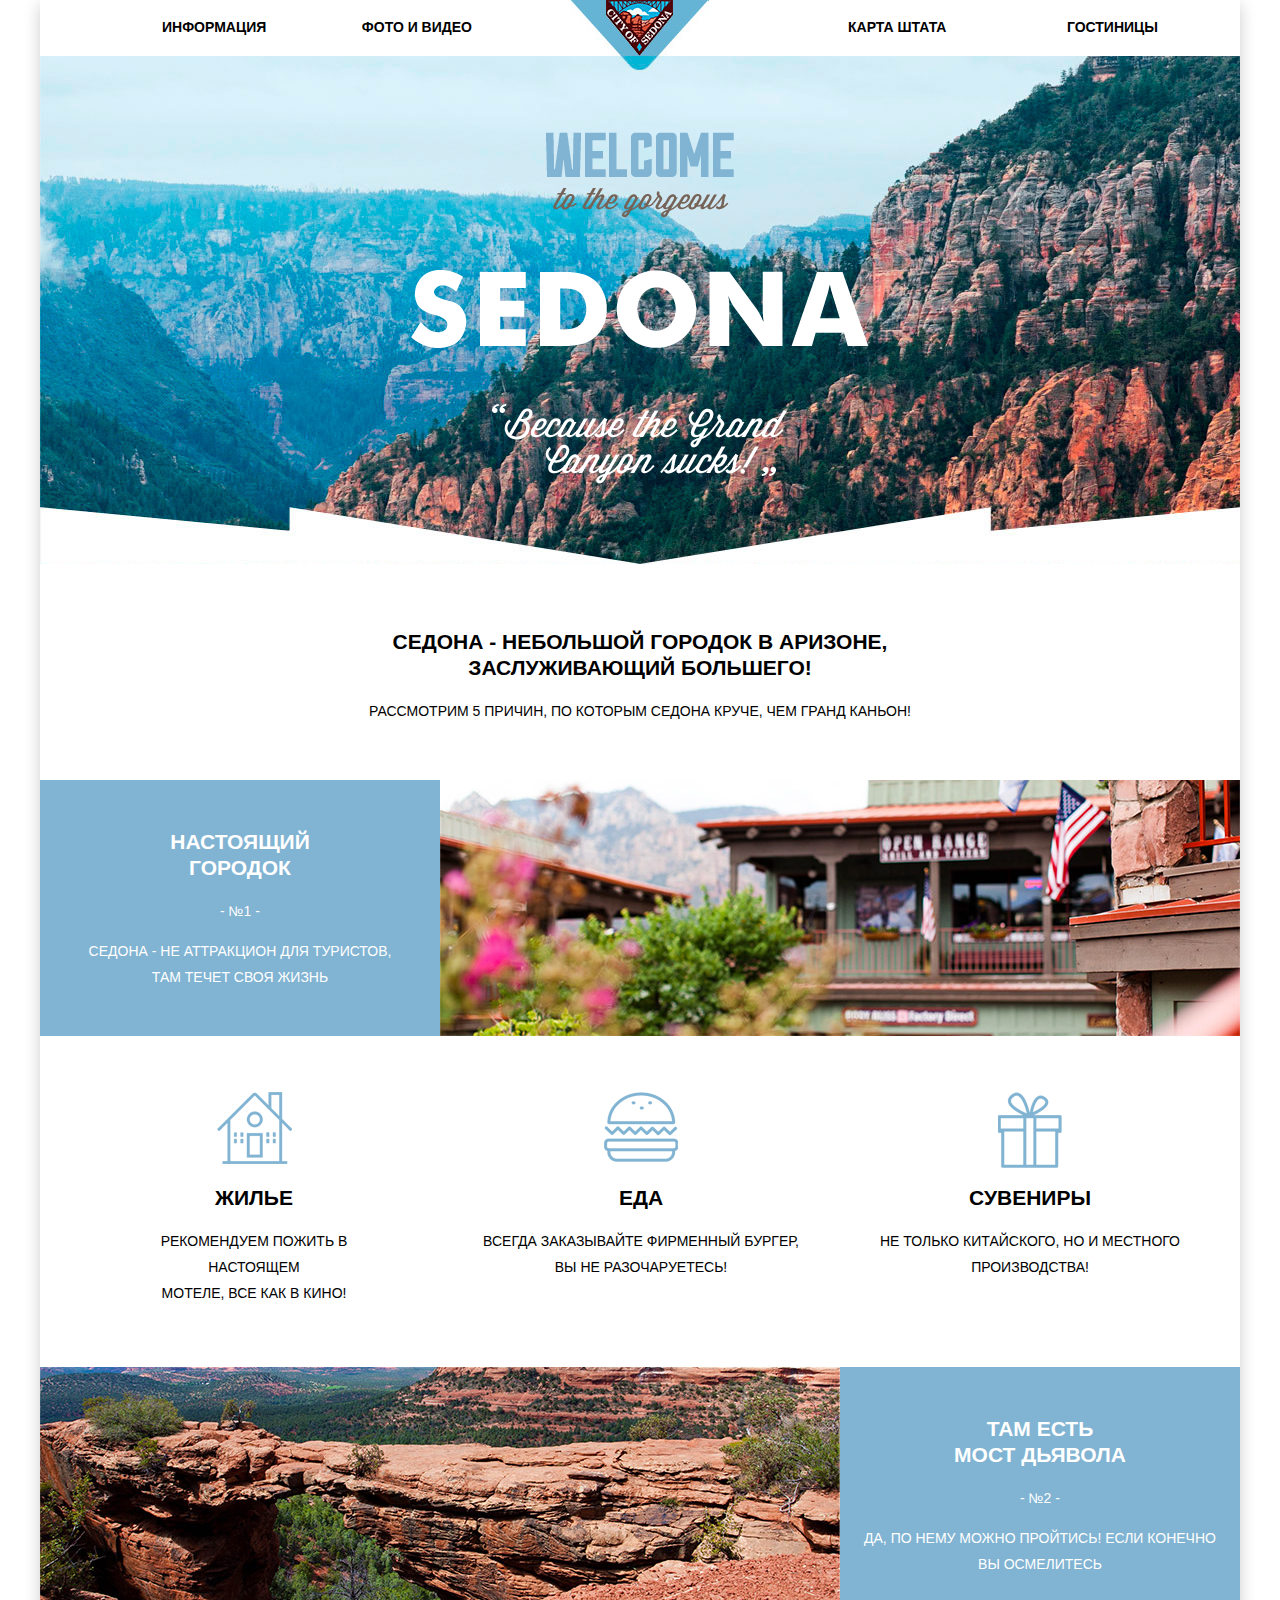
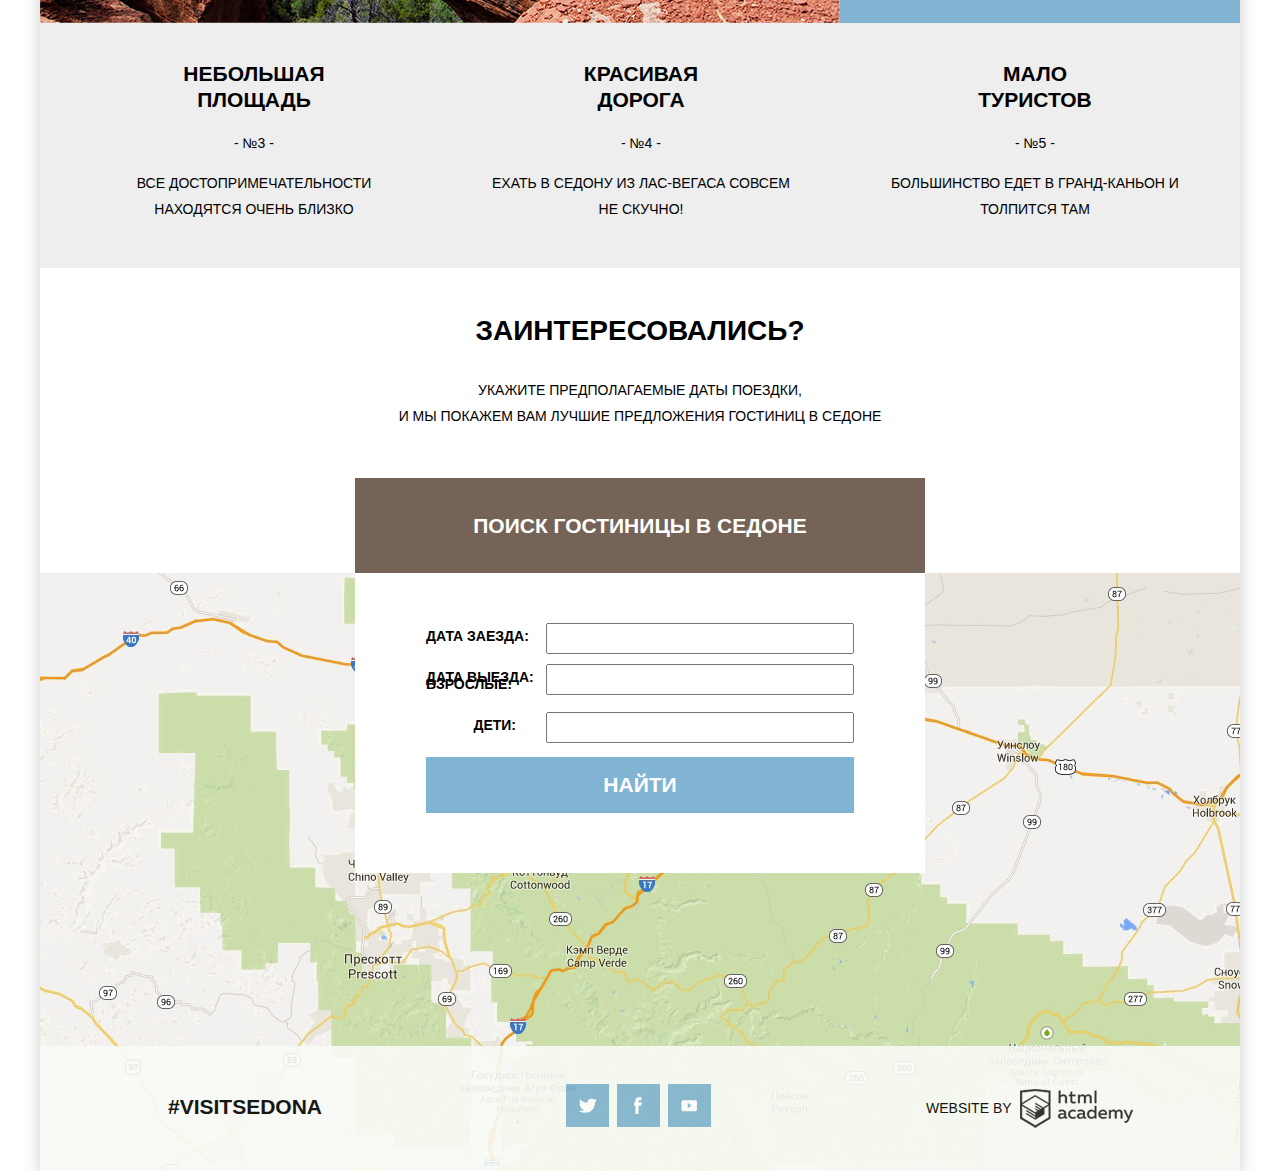
==== commit c198bb7a: "Pre-Last Chance" ====
--- a/index.html
+++ b/index.html
@@ -49,9 +49,9 @@
 
       <div class="real-town-container">
         <div class="real-town-text">
-          <h2>Настоящий городок</h2>
-          <span class="reason-number">№1</span>
-          <p>Седона - не аттракцион для туристов, там течет своя жизнь</p>
+          <h2>Настоящий<br> городок</h2>
+          <span class="reason-number">- №1 -</span>
+          <p>Седона - не аттракцион для туристов,<br> там течет своя жизнь</p>
         </div>
         <div class="real-town-image">
           <img src="img/real-town.jpg" width="800" height="256">
@@ -61,18 +61,18 @@
       <div class="real-town-benefits">
         <div class="real-benefit-1">
           
-          <h3>Жилье</h3>
-              <p class="benefit">Рекомендуем пожить в настоящем мотеле, все как в кино!</p>
+          <h2>Жилье</h2>
+              <p class="benefit">Рекомендуем пожить в настоящем<br> мотеле, все как в кино!</p>
         </div>
         <div class="real-benefit-2">
           
-          <h3>Еда</h3>
-              <p class="benefit">Всегда заказывайте фирменный бургер, вы не разочаруетесь!</p>
+          <h2>Еда</h2>
+              <p class="benefit">Всегда заказывайте фирменный бургер,<br> вы не разочаруетесь!</p>
         </div>
         <div class="real-benefit-3">
           
-          <h3>Сувениры</h3>
-              <p class="benefit">Не только китайского, но и местного производства!</p>
+          <h2>Сувениры</h2>
+              <p class="benefit">Не только китайского, но и местного<br> производства!</p>
         </div>
       </div>
 
@@ -81,53 +81,63 @@
           <img src="img/poco-diablo.jpg" width="800" height="256">
         </div>
         <div class="diablo-text">
-          <h2>Там есть мост дьявола</h2>
-              <span class="reason-number">№2</span>
-              <p>Да, по нему можно пройтись! Если конечно вы осмелитесь</p>
+          <h2>Там есть<br> мост дьявола</h2>
+              <span class="reason-number">- №2 -</span>
+              <p>Да, по нему можно пройтись! Если конечно<br> вы осмелитесь</p>
         </div>
       </div>
 
       <div class="diablo-benefits clearfix">
         <div class="diablo-benefit-1">
-          <h3>Небольшая площадь</h3>
-              <span class="reason-number">№3</span>
-              <p>Все достопримечательности находятся очень близко</p>
+          <h2>Небольшая<br> площадь</h2>
+              <span class="reason-number">- №3 -</span>
+              <p>Все достопримечательности<br> находятся очень близко</p>
         </div>
         <div class="diablo-benefit-2">
-          <h3>Красивая дорога</h3>
-              <span class="reason-number">№4</span>
-              <p>Ехать в Седону из Лас-Вегаса совсем не скучно!</p>
+          <h2>Красивая<br> дорога</h2>
+              <span class="reason-number">- №4 -</span>
+              <p>Ехать в Седону из Лас-Вегаса совсем<br> не скучно!</p>
         </div>
         <div class="diablo-benefit-3">
-          <h3>Мало туристов</h3>
-              <span class="reason-number">№4</span>
-              <p>Большинство едет в Гранд-Каньон и толпится там</p>
+          <h2>Мало<br> туристов</h2>
+              <span class="reason-number">- №5 -</span>
+              <p>Большинство едет в Гранд-Каньон и<br> толпится там</p>
         </div>
       </div>
 
       <div class="interested-container">
         <div class="interested-content">
           <div class="interested-text">
-            <h2>Заинтересовались?</h2>
-          <p>Укажите предполагаемые даты поездки, и мы покажем вам лучшие предложения гостиниц в Седоне</p>
+            <h1>Заинтересовались?</h1>
+          <p>Укажите предполагаемые даты поездки,</br> и мы покажем вам лучшие предложения гостиниц в Седоне</p>
           
           </div>
           <div class="interested-button">
-            <a class="hotel-search-btn" href="#">Поиск гостиницы в Седоне</a>
+            <h2><a class="hotel-search-btn" href="#">Поиск гостиницы в Седоне</a></h2>
           </div>
         </div>
       </div>
 
       <div class="map-and-footer">
         <div class="map">
-          
+          <div class="hotel-search-form">
+            <div class="form-wrapper">
+            <form class="hsf" action="#" method="post">
+              <label><span class="label">Дата заезда:</span><input type="text" name="start-date"></label><br>
+              <label><span class="label">Дата выезда:</span><input type="text" name="end-date"></label><br>
+              <label class="adults"><span class="label">Взрослые:</span><input class="input-adults" type="text" name="adults"></label><br>
+              <label class="kids"><span class="label">Дети:</span><input class="input-kids" type="text" name="kids"></label><br>
+              <span class="index-find">НАЙТИ</span>
+            </form>
+            </div>
+          </div>
         </div>
-        <div class="footer">
+        <div class="footer clearfix">
           <div class="footer-hashtag">
-            <b class="hashtag">#visitsedona</b>
+            <span class="hashtag">#visitsedona</span>
           </div>
           <div class="footer-social">
-            <a class="social-btn social-btn-tweeter" href="#">Tweeter</a>
+                <a class="social-btn social-btn-tweeter" href="#">Tweeter</a>
                 <a class="social-btn social-btn-fb" href="#">Facebook</a>
                 <a class="social-btn social-btn-youtube" href="#">Instagram</a>
           </div>
--- a/css/style.css
+++ b/css/style.css
@@ -18,6 +18,34 @@
     
 }
 
+.main-navigation-left a,
+.main-navigation-right a {
+    color: #000000;
+    text-decoration: none;
+}
+
+.main-navigation-left a:hover,
+.main-navigation-right a:hover {
+    color: #81b3d2;
+    text-decoration: none;
+}
+
+.main-navigation-left li,
+.main-navigation-right li {
+    display: inline-block;
+    float: left;
+}
+
+.main-navigation-left li:last-child,
+.main-navigation-right li:last-child {
+    display: inline-block;
+    float: right;
+}
+
+.page-slogan p {
+    font-weight: 400;
+
+}
 
 h2	{
 
@@ -32,7 +60,11 @@
     color: #000000;
 }
 
-li {
+.main-header li {
+    display: inline-block;
+}
+
+.sort-type li {
     display: inline-block;
 }
 
@@ -44,8 +76,10 @@
 }
 
 .main-container {
+    position: relative;
     width: 1200px;
     margin: 0 auto;
+    box-shadow: 0 5px 15px rgba(0, 1, 1, 0.2);
     
 }
 
@@ -75,10 +109,13 @@
 
 .logo   {
     display: block;
+    position: absolute;
+    left: 50%;
+    right: 50%;
     width: 138px;
     min-height: 56px;
-    float: left;
-    margin-left: 89px;
+    margin-left: -69px;
+    
     background-image: url("../img/logo.jpg");
     
 }
@@ -95,7 +132,7 @@
 }
 
 .page-slogan    {
-    width: 490px;
+    width: 555px;
     min-height: 95px;
     text-align: center;
     margin: 0 auto;
@@ -108,44 +145,69 @@
 }
 
 .real-town-text {
-    min-height: 256px;
+    
     float: left;
     width: 400px;
+    padding-top: 31px;
+    padding-bottom: 32px;
+    background-color: #81b3d2;
+    color: #ffffff;
+    font-weight: 400;
+    text-align: center;
+    vertical-align: middle;
+}
+
+.real-town-text h2  {
+    color: #ffffff;
 }
 
 .real-town-image {
     min-height: 256px;
     float: right;
-    width: 799px;
+    width: 800px;
 }
 
 .real-town-benefits {
     min-height: 195px;
     margin-top: 56px;
+}
+
+.real-town-benefits p {
+    font-weight: 400;
 }
 
 .real-benefit-1 {
     min-height: 195px;
     width: 282px;
     margin-left: 73px;
-    float: left;
+    padding-top: 75px;
+    float: left;
+    text-align: center;
     background: url(../img/apartment-icon.png) no-repeat;
+    background-position: center top;
+    
 }
 
 .real-benefit-2 {
     min-height: 195px;
     width: 400px;
     margin-left: 46px;
-    float: left;
+    padding-top: 75px;
+    float: left;
+    text-align: center;
     background: url(../img/food-icon.png) no-repeat;
+    background-position: center top;
 }
 
 .real-benefit-3 {
     min-height: 195px;
-    width: 300px;
+    width: 310px;
     margin-right: 55px;
-    float: right;
+    padding-top: 75px;
+    float: right;
+    text-align: center;
     background: url(../img/gift-icon.png) no-repeat;
+    background-position: center top;
 }
 
 .diablo-container   {
@@ -154,9 +216,19 @@
 }
 
 .diablo-text {
-    min-height: 256px;
     float: right;
     width: 400px;
+    padding-top: 31px;
+    padding-bottom: 32px;
+    background-color: #81b3d2;
+    color: #ffffff;
+    font-weight: 400;
+    text-align: center;
+    vertical-align: middle;
+}
+
+.diablo-text h2  {
+    color: #ffffff;
 }
 
 .diablo-image {
@@ -167,7 +239,14 @@
 
 .diablo-benefits {
     min-height: 195px;
-    margin-top: 20px;
+    padding-top: 20px;
+    padding-bottom: 30px;
+    background-color: #eeeeee;
+}
+
+.diablo-benefits p,
+.diablo-benefits span {
+    font-weight: 400;
 }
 
 .diablo-benefit-1 {
@@ -175,6 +254,7 @@
     width: 282px;
     margin-left: 73px;
     float: left;
+    text-align: center;
 }
 
 .diablo-benefit-2 {
@@ -182,6 +262,7 @@
     width: 400px;
     margin-left: 46px;
     float: left;
+    text-align: center;
 }
 
 .diablo-benefit-3 {
@@ -189,17 +270,45 @@
     width: 300px;
     margin-right: 55px;
     float: right;
+    text-align: center;
 }
 
 .interested-container   {
-    min-height: 292px;
-    margin-top: 41px;
+    position: relative;
+    margin-top: 50px;
+    padding-bottom: 130px;
 }
 
 .interested-content   {
     width: 570px;
-    min-height: 292px;
     margin: 0 auto;
+    text-align: center;
+    
+}
+
+.interested-text p {
+    display: inline-block;
+    font-weight: 400;
+}
+
+.interested-button  {
+    position: absolute;
+    width: 570px;
+    bottom: 0;
+    background-color: #766357;
+    color: #ffffff;
+    padding-top: 17px;
+    padding-bottom: 17px;
+}
+
+.interested-button a {
+    color: #ffffff;
+}
+
+
+.hotel-search-btn   {
+    color: #ffffff;
+    text-decoration: none;
 }
 
 .map-and-footer {
@@ -210,27 +319,129 @@
 .map {
     width: 1200px;
     min-height: 473px;
-}
+    position: relative;
+}
+
+.hotel-search-form  {
+    
+    position: absolute;
+    z-index: 2;
+    top: 0;
+    left: 315px;
+    padding-top: 50px;
+    padding-bottom: 30px;
+    width: 570px;
+    text-align: center;
+    background-color: #ffffff;
+}
+
+.index-find {
+
+    display: inline-block;
+    width: 428px;
+    padding-top: 15px;
+    padding-bottom: 15px;
+    margin-top: 30px;
+    margin-bottom: 30px;
+    background-color: #81b3d2;
+    color: #ffffff;
+    font-size: 21px;
+    line-height: 26px;
+}
+
+.form-wrapper   {
+    position: relative;
+    width: 428px;
+    margin: 0 auto;
+
+}
+
+.label  {
+    float: left;
+    margin-bottom: 15px;
+    
+}
+
+.hsf input
+   {
+    float: right;
+    width: 300px;
+    height: 25px;
+    margin-bottom: 10px;
+    
+}
+
+.adults {
+    position: absolute;
+    left: 0px;
+    bottom: 90px;
+}
+ 
+ .input-adults  {
+    width: 100px;
+    margin-left: 37px;
+ }
+
+ .kids {
+    position: absolute;
+    right: 0px;
+    bottom: 90px;
+
+}
+ 
+ .input-kids  {
+    width: 100px;
+    margin-left: 30px;
+ }
+    
+
 
 .footer {
-    min-height: 47px;
     padding-top: 38px;
     padding-bottom: 35px;
+    background-color: #f9fbf6;
+    opacity: 0.9;
 }
 
 .footer-hashtag {
+
     width: 144px;
     float: left;
-    min-height: 48px;
     margin-left: 128px;
+    font-size: 21px;
+    line-height: 26px;
+    padding-top: 10px;
 
 }
 
 .footer-social  {
-    width: 150px;
-    float: left;
-    min-height: 48px;
+    float: left;
     margin-left: 252px;
+}
+
+.social-btn {
+  display: inline-block;
+  width: 43px;
+  height: 43px;
+  margin: 0 2px;
+
+  font-size: 0;
+  vertical-align: top;
+  text-decoration: none;
+
+  background: #81b3d2 url("../img/sprite.png") no-repeat center;
+}
+
+.social-btn-tweeter {
+  background-position: -290px 13px;
+}
+
+.social-btn-fb {
+  background-position: 17px 13px;
+}
+
+.social-btn-youtube {
+  background-position: -368px 13px;
 }
 
 .footer-credits {
@@ -243,11 +454,15 @@
 .website-by {
     display: inline-block;
     vertical-align: middle;
+    font-weight: 400;
+    padding-right: 5px;
+    padding-bottom: 5px;
 }
 
 .htmlacademy    {
     display: inline-block;
     vertical-align: middle;
+    padding-top: 5px;
 }
 
 
@@ -285,12 +500,18 @@
 
 .search-results-title   {
     padding: 32px 73px;
+    border-bottom: 1px solid lightgray;
 }
 
 .finded-plus-sort-by    {
    float: left;
     width: 528px;
     min-height: 22px; 
+    font-weight: 400;
+}
+
+.items-finded, .sort-by, .sort-type {
+    display: inline-block;
 }
 
 .ascend-descend-search-results  {
@@ -301,6 +522,8 @@
 
 .search-result-item {
     padding: 31px 73px;
+    border-bottom: 1px solid lightgray;
+    font-weight: 400;
 }
 
 .hotel-image-preview    {
